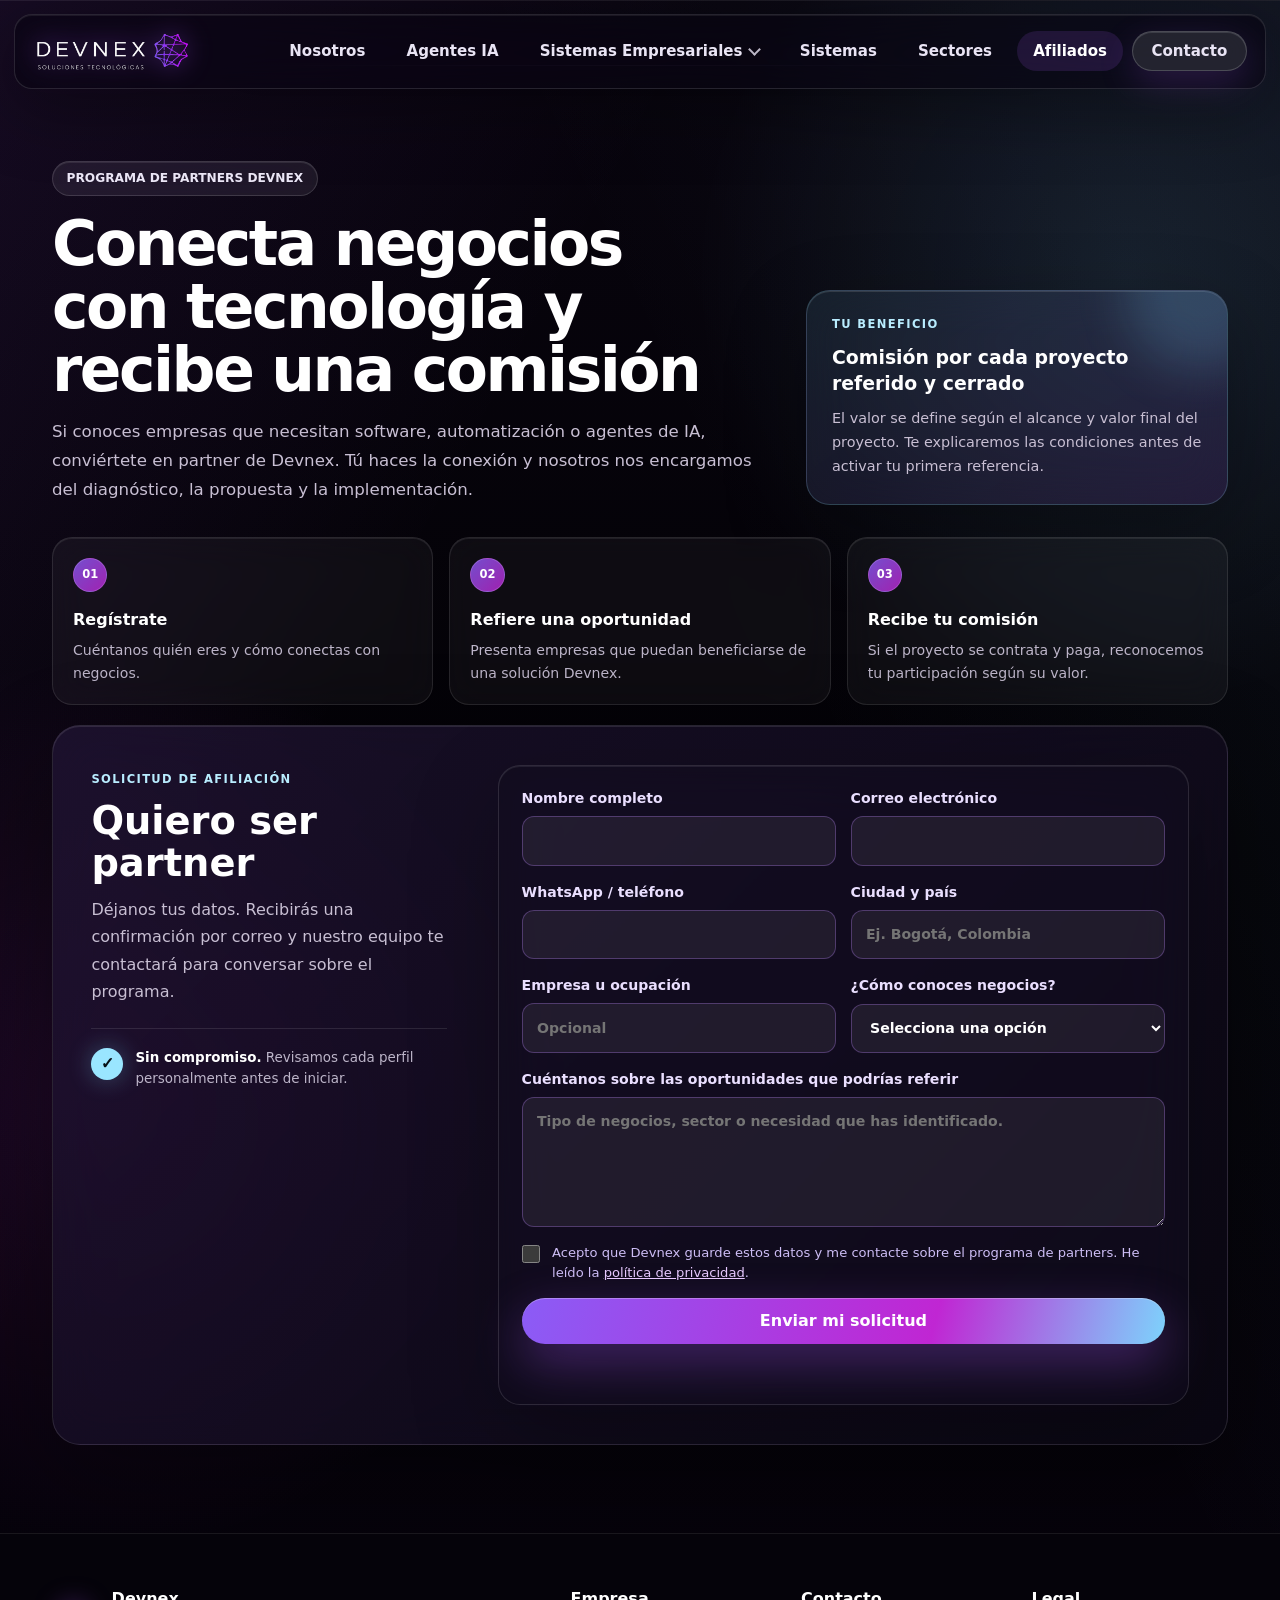
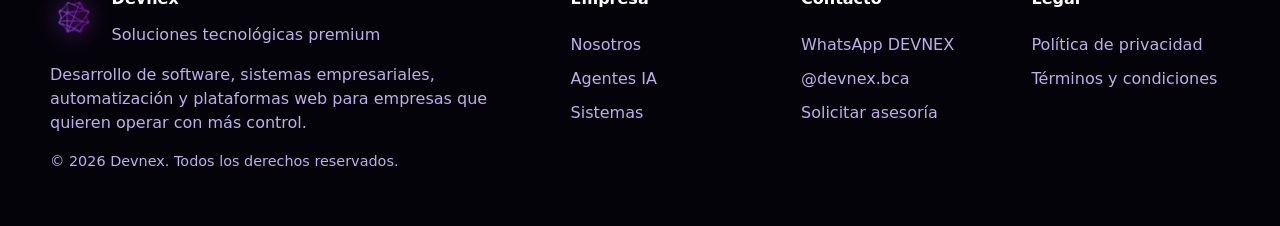
==== partners.html @ 00df4a93 "Add standalone partners program page" ====
<!doctype html>
<html lang="es">
<head>
  <meta charset="utf-8" />
  <meta name="viewport" content="width=device-width,initial-scale=1" />
  <meta name="description" content="Únete al programa de partners de Devnex, refiere negocios que necesitan tecnología y recibe una comisión según el valor del proyecto." />
  <meta name="theme-color" content="#08000f" />
  <title>Programa de Partners — Devnex</title>
  <link rel="stylesheet" href="styles.css">
  <script defer src="script.js"></script>
</head>
<body>
  <canvas id="particles"></canvas>

  <header class="navbar">
    <div class="nav-inner">
      <a class="brand" href="index.html#inicio" aria-label="Ir al inicio de Devnex">
        <img src="images/logoo.png" alt="DEVNEX Soluciones Tecnológicas" class="logo logo-lockup" />
      </a>

      <nav class="nav-links" aria-label="Navegación principal">
        <button class="nav-close-btn" type="button" aria-label="Cerrar menú">&times;</button>
        <a href="index.html#nomina">Nosotros</a>
        <a href="index.html#agentes-ia">Agentes IA</a>

        <div class="nav-dropdown">
          <button class="nav-dropdown-toggle" type="button" aria-haspopup="true" aria-expanded="false">
            Sistemas Empresariales
          </button>
          <div class="nav-dropdown-menu">
            <a href="index.html#sistemas-empresariales">Sistemas Empresariales</a>
            <a href="index.html#sistema-caja">Sistemas de caja</a>
            <a href="index.html#sistema-restaurantes">Sistemas para Restaurantes</a>
            <a href="index.html#sistema-lavadero">Sistemas para Lavadero de Autos</a>
            <a href="index.html#sistema-pedidos">Sistemas de Pedidos en Línea</a>
          </div>
        </div>

        <a href="index.html#products">Sistemas</a>
        <a href="index.html#sectores">Sectores</a>
        <a href="partners.html" aria-current="page">Afiliados</a>
        <a href="index.html#contacto" class="cta">Contacto</a>
      </nav>

      <button class="nav-toggle" aria-label="Abrir menú" aria-expanded="false">
        <span></span><span></span><span></span>
      </button>
    </div>
  </header>

  <main class="partners-main">
    <section class="partners-section partners-page-section">
      <div class="container">
        <div class="partners-intro">
          <div class="partners-copy">
            <span class="section-kicker">Programa de partners Devnex</span>
            <h1>Conecta negocios con tecnología y recibe una comisión</h1>
            <p>
              Si conoces empresas que necesitan software, automatización o agentes de IA, conviértete en partner de Devnex. Tú haces la conexión y nosotros nos encargamos del diagnóstico, la propuesta y la implementación.
            </p>
          </div>
          <div class="partner-commission-card" aria-label="Beneficio del programa de partners">
            <span class="partner-card-label">Tu beneficio</span>
            <strong>Comisión por cada proyecto referido y cerrado</strong>
            <p>El valor se define según el alcance y valor final del proyecto. Te explicaremos las condiciones antes de activar tu primera referencia.</p>
          </div>
        </div>

        <div class="partner-steps" aria-label="Cómo funciona el programa de partners">
          <article>
            <span>01</span>
            <h2>Regístrate</h2>
            <p>Cuéntanos quién eres y cómo conectas con negocios.</p>
          </article>
          <article>
            <span>02</span>
            <h2>Refiere una oportunidad</h2>
            <p>Presenta empresas que puedan beneficiarse de una solución Devnex.</p>
          </article>
          <article>
            <span>03</span>
            <h2>Recibe tu comisión</h2>
            <p>Si el proyecto se contrata y paga, reconocemos tu participación según su valor.</p>
          </article>
        </div>

        <div class="partner-panel">
          <div class="partner-form-copy">
            <span class="partner-form-eyebrow">Solicitud de afiliación</span>
            <h2>Quiero ser partner</h2>
            <p>Déjanos tus datos. Recibirás una confirmación por correo y nuestro equipo te contactará para conversar sobre el programa.</p>
            <div class="partner-trust-note">
              <span aria-hidden="true">✓</span>
              <p><strong>Sin compromiso.</strong> Revisamos cada perfil personalmente antes de iniciar.</p>
            </div>
          </div>

          <form class="lead-form partner-form" id="partner-form" data-endpoint="" novalidate>
            <div class="form-row">
              <label>Nombre completo<input type="text" name="nombre" autocomplete="name" required></label>
              <label>Correo electrónico<input type="email" name="email" autocomplete="email" required></label>
            </div>
            <div class="form-row">
              <label>WhatsApp / teléfono<input type="tel" name="telefono" autocomplete="tel" required></label>
              <label>Ciudad y país<input type="text" name="ubicacion" autocomplete="address-level2" placeholder="Ej. Bogotá, Colombia" required></label>
            </div>
            <div class="form-row">
              <label>Empresa u ocupación<input type="text" name="empresa" autocomplete="organization" placeholder="Opcional"></label>
              <label>
                ¿Cómo conoces negocios?
                <select name="perfil_partner" required>
                  <option value="">Selecciona una opción</option>
                  <option>Consultoría o servicios profesionales</option>
                  <option>Ventas o desarrollo de negocios</option>
                  <option>Comunidad o creación de contenido</option>
                  <option>Networking empresarial</option>
                  <option>Cliente o contacto de Devnex</option>
                  <option>Otro perfil</option>
                </select>
              </label>
            </div>
            <label>Cuéntanos sobre las oportunidades que podrías referir<textarea name="mensaje" rows="4" placeholder="Tipo de negocios, sector o necesidad que has identificado." required></textarea></label>
            <label class="consent">
              <input type="checkbox" name="consentimiento" value="Acepto" required>
              <span>Acepto que Devnex guarde estos datos y me contacte sobre el programa de partners. He leído la <a href="privacidad.html">política de privacidad</a>.</span>
            </label>
            <input type="hidden" name="tipo_formulario" value="partner">
            <input type="hidden" name="origen" value="devnex-web-partners">
            <button class="btn-primary form-submit" type="submit">Enviar mi solicitud</button>
            <p class="form-status" id="partner-form-status" role="status" aria-live="polite"></p>
          </form>
        </div>
      </div>
    </section>
  </main>

  <footer class="footer">
    <div class="container footer-inner">
      <div class="footer-brand">
        <div class="footer-logo-row">
          <img src="images/logo.png" alt="Devnex logo" class="footer-logo" loading="lazy" decoding="async" />
          <div>
            <strong>Devnex</strong>
            <span>Soluciones tecnológicas premium</span>
          </div>
        </div>
        <p>Desarrollo de software, sistemas empresariales, automatización y plataformas web para empresas que quieren operar con más control.</p>
        <div class="muted small">© <span id="year">2026</span> Devnex. Todos los derechos reservados.</div>
      </div>

      <div class="footer-col">
        <strong>Empresa</strong>
        <a href="index.html#nomina">Nosotros</a>
        <a href="index.html#agentes-ia">Agentes IA</a>
        <a href="index.html#products">Sistemas</a>
      </div>

      <div class="footer-col">
        <strong>Contacto</strong>
        <a class="whatsapp-link" href="#" target="_blank" rel="noopener">WhatsApp DEVNEX</a>
        <a href="https://www.instagram.com/devnex.bca" target="_blank" rel="noopener">@devnex.bca</a>
        <a href="index.html#contacto">Solicitar asesoría</a>
      </div>

      <div class="footer-col">
        <strong>Legal</strong>
        <a href="privacidad.html">Política de privacidad</a>
        <a href="terminos.html">Términos y condiciones</a>
      </div>
    </div>
  </footer>
</body>
</html>
---- styles.css ----
/* === RESET === */
* {
  margin: 0;
  padding: 0;
  box-sizing: border-box;
}

:root {
  --bg: #020008;
  --bg-soft: #0a0014;
  --panel: rgba(25, 0, 50, 0.58);
  --panel-strong: rgba(30, 6, 60, 0.82);
  --line: rgba(178, 116, 255, 0.24);
  --line-strong: rgba(190, 132, 255, 0.45);
  --text: #ffffff;
  --muted: #d8caff;
  --muted-2: #a994d8;
  --accent: #a855f7;
  --accent-2: #d946ef;
  --accent-3: #7dd3fc;
  --shadow: 0 24px 80px rgba(64, 0, 120, 0.28);
}

html,
body {
  min-height: 100%;
  width: 100%;
  max-width: 100%;
  scroll-behavior: smooth;
  font-family: -apple-system, BlinkMacSystemFont, "SF Pro Display", "SF Pro Text", "Inter", "Segoe UI", system-ui, sans-serif;
  background:
    radial-gradient(ellipse at 16% 0%, rgba(168, 85, 247, 0.22) 0%, transparent 34rem),
    radial-gradient(ellipse at 92% 18%, rgba(217, 70, 239, 0.14) 0%, transparent 32rem),
    radial-gradient(ellipse at top, #0a0014 0%, #020008 78%);
  color: var(--text);
  overflow-x: hidden;
}

body {
  line-height: 1.5;
}

body.modal-open {
  overflow: hidden;
}

a {
  color: inherit;
}

button,
input,
textarea {
  font: inherit;
}

[id] {
  scroll-margin-top: 112px;
}

@supports (content-visibility: auto) {
  .about-section,
  .ai-section,
  .enterprise-section,
  .products-section,
  .sectors-section,
  .partners-section,
  .contact-section {
    content-visibility: auto;
    contain-intrinsic-size: 720px;
  }
}

.container {
  width: min(1180px, calc(100% - 40px));
  margin: auto;
}

.narrow {
  max-width: 860px;
}

main,
.footer {
  position: relative;
  z-index: 1;
}

/* === PARTICLES BACKGROUND === */
#particles {
  position: fixed;
  top: 0;
  left: 0;
  width: 100%;
  height: 100%;
  z-index: 0;
  background: transparent;
  pointer-events: none;
}

/* === NAVBAR === */
.navbar {
  position: fixed;
  top: 0;
  width: 100%;
  background: rgba(8, 0, 16, 0.68);
  backdrop-filter: blur(24px) saturate(140%);
  border-bottom: 1px solid rgba(170, 0, 255, 0.24);
  z-index: 1000;
  box-shadow: 0 20px 70px rgba(10, 0, 30, 0.36);
}

.nav-inner {
  display: flex;
  align-items: center;
  justify-content: space-between;
  gap: 1.5rem;
  padding: 0.9rem 2rem;
  max-width: 1300px;
  margin: auto;
}

.logo {
  width: 50px;
  height: 50px;
  object-fit: contain;
  filter: drop-shadow(0 0 12px rgba(168, 85, 247, 0.78));
}

.logo-lockup {
  width: 205px;
  height: 52px;
  object-fit: contain;
  object-position: left center;
}

.brand {
  display: flex;
  align-items: center;
  gap: 0.7rem;
  text-decoration: none;
  min-width: max-content;
}

.brand-text {
  display: flex;
  flex-direction: column;
  line-height: 1.1;
}

.brand-title {
  font-weight: 800;
  letter-spacing: 0;
  color: #fff;
  font-size: 1.3rem;
}

.brand-sub {
  font-size: 0.78rem;
  color: #c7a6ff;
}

/* === NAV LINKS (desktop) === */
.nav-links {
  display: flex;
  align-items: center;
  justify-content: flex-end;
  gap: 0.55rem;
  transition: transform 0.3s ease;
}

.nav-links a,
.nav-dropdown-toggle {
  min-height: 42px;
  display: inline-flex;
  align-items: center;
  gap: 0.45rem;
  color: #fff;
  text-decoration: none;
  font-weight: 650;
  font-size: 0.94rem;
  border: 1px solid transparent;
  border-radius: 999px;
  background: transparent;
  padding: 0 0.95rem;
  cursor: pointer;
  transition: color 0.25s ease, background 0.25s ease, border-color 0.25s ease, transform 0.25s ease;
}

.nav-links a:hover,
.nav-dropdown-toggle:hover {
  color: #fff;
  background: rgba(255, 255, 255, 0.08);
  border-color: rgba(255, 255, 255, 0.1);
}

.nav-dropdown {
  position: relative;
}

.nav-dropdown-toggle::after {
  content: "";
  width: 7px;
  height: 7px;
  border-right: 2px solid currentColor;
  border-bottom: 2px solid currentColor;
  transform: translateY(-2px) rotate(45deg);
  opacity: 0.8;
  transition: transform 0.25s ease;
}

.nav-dropdown.open .nav-dropdown-toggle::after,
.nav-dropdown:hover .nav-dropdown-toggle::after,
.nav-dropdown:focus-within .nav-dropdown-toggle::after {
  transform: translateY(1px) rotate(225deg);
}

.nav-dropdown-menu {
  position: absolute;
  top: calc(100% + 12px);
  right: 0;
  min-width: 310px;
  padding: 0.7rem;
  border: 1px solid var(--line);
  border-radius: 20px;
  background: rgba(14, 1, 29, 0.92);
  backdrop-filter: blur(28px) saturate(160%);
  box-shadow: var(--shadow);
  opacity: 0;
  visibility: hidden;
  transform: translateY(8px) scale(0.98);
  transition: opacity 0.22s ease, transform 0.22s ease, visibility 0.22s ease;
}

.nav-dropdown:hover .nav-dropdown-menu,
.nav-dropdown:focus-within .nav-dropdown-menu,
.nav-dropdown.open .nav-dropdown-menu {
  opacity: 1;
  visibility: visible;
  transform: translateY(0) scale(1);
}

.nav-dropdown-menu a {
  width: 100%;
  justify-content: flex-start;
  border-radius: 14px;
  color: var(--muted);
}

.nav-dropdown-menu a:hover {
  color: #fff;
  background: rgba(168, 85, 247, 0.16);
}

.nav-links .cta {
  background: linear-gradient(90deg, #a855f7, #9333ea);
  border-color: rgba(255, 255, 255, 0.12);
  padding: 0 1.15rem;
  font-weight: 800;
  box-shadow: 0 0 22px rgba(150, 0, 255, 0.38);
}

/* === HAMBURGER BUTTON === */
.nav-toggle {
  display: none;
  flex-direction: column;
  justify-content: space-between;
  width: 30px;
  height: 23px;
  background: none;
  border: none;
  cursor: pointer;
  z-index: 10000;
  transition: transform 0.3s ease;
}

.nav-toggle span {
  width: 100%;
  height: 3px;
  background: linear-gradient(90deg, #a855f7, #9333ea);
  border-radius: 2px;
  box-shadow: 0 0 8px rgba(170, 0, 255, 0.7);
  transition: all 0.4s ease;
}

.nav-toggle.active span:nth-child(1) {
  transform: translateY(10px) rotate(45deg);
}

.nav-toggle.active span:nth-child(2) {
  opacity: 0;
}

.nav-toggle.active span:nth-child(3) {
  transform: translateY(-10px) rotate(-45deg);
}

.nav-close-btn {
  display: none;
}

/* === HERO === */
.hero {
  display: flex;
  flex-wrap: wrap;
  align-items: center;
  justify-content: space-between;
  gap: 3rem;
  padding: 9.5rem 2rem 5.8rem;
  max-width: 1300px;
  margin: auto;
}

.hero-left {
  flex: 1 1 470px;
  min-width: 0;
  padding-right: 1rem;
}

.eyebrow,
.section-kicker {
  display: inline-flex;
  align-items: center;
  justify-content: center;
  width: fit-content;
  max-width: 100%;
  margin-bottom: 1.1rem;
  color: #e6d6ff;
  border: 1px solid rgba(200, 160, 255, 0.28);
  background: rgba(255, 255, 255, 0.06);
  border-radius: 999px;
  padding: 0.45rem 0.85rem;
  font-size: 0.76rem;
  font-weight: 800;
  letter-spacing: 0;
  text-transform: uppercase;
  text-align: center;
  white-space: normal;
}

.hero-left h1 {
  max-width: 760px;
  font-size: 4.15rem;
  margin-bottom: 1.4rem;
  line-height: 1.03;
  color: #fff;
  overflow-wrap: break-word;
}

.hero-left .lead {
  color: var(--muted);
  margin-bottom: 2rem;
  max-width: 610px;
  font-size: 1.08rem;
  overflow-wrap: break-word;
}

.hero-actions {
  display: flex;
  flex-wrap: wrap;
  gap: 1rem;
}

.btn-primary,
.btn-ghost,
.btn-sm {
  min-height: 46px;
  display: inline-flex;
  align-items: center;
  justify-content: center;
  border-radius: 999px;
  text-decoration: none;
  font-weight: 800;
  border: 1px solid transparent;
  cursor: pointer;
  transition: transform 0.25s ease, box-shadow 0.25s ease, background 0.25s ease, border-color 0.25s ease;
}

.btn-primary,
.btn-ghost {
  padding: 0 1.45rem;
}

.btn-primary {
  background: linear-gradient(90deg, #a855f7, #9333ea 55%, #d946ef);
  box-shadow: 0 18px 44px rgba(150, 0, 255, 0.42);
  color: white;
}

.btn-primary:hover,
.btn-sm:hover {
  transform: translateY(-2px);
  box-shadow: 0 22px 52px rgba(170, 0, 255, 0.48);
}

.btn-ghost {
  border-color: rgba(168, 85, 247, 0.64);
  color: #dfc8ff;
  background: rgba(255, 255, 255, 0.04);
}

.btn-ghost:hover {
  background: rgba(150, 0, 255, 0.12);
  border-color: rgba(217, 70, 239, 0.7);
}

/* === HERO CARD === */
.hero-right {
  flex: 1 1 390px;
  min-width: 0;
  width: 100%;
  display: flex;
  justify-content: center;
}

.card-hero {
  position: relative;
  width: min(100%, 410px);
  background: linear-gradient(180deg, rgba(35, 4, 70, 0.76), rgba(16, 0, 34, 0.76));
  border-radius: 28px;
  border: 1px solid rgba(190, 132, 255, 0.36);
  overflow: hidden;
  box-shadow: 0 28px 90px rgba(150, 0, 255, 0.26);
  transition: transform 0.35s ease, box-shadow 0.35s ease;
}

.card-hero:hover {
  transform: translateY(-6px);
  box-shadow: 0 34px 110px rgba(170, 0, 255, 0.36);
}

.hero-card-badge {
  position: absolute;
  top: 1rem;
  left: 1rem;
  z-index: 2;
  color: #fff;
  background: rgba(6, 0, 16, 0.68);
  border: 1px solid rgba(255, 255, 255, 0.18);
  backdrop-filter: blur(18px);
  border-radius: 999px;
  padding: 0.45rem 0.8rem;
  font-size: 0.8rem;
  font-weight: 800;
}

.card-hero img {
  width: 100%;
  aspect-ratio: 16 / 11;
  object-fit: cover;
  display: block;
}

.card-body {
  padding: 1.35rem 1.5rem 1.5rem;
}

.card-body h3 {
  color: #fff;
  margin-bottom: 0.55rem;
}

.card-body p {
  color: #d7c6ff;
  overflow-wrap: break-word;
}

/* === SECTIONS === */
.about-section,
.ai-section,
.enterprise-section,
.products-section,
.sectors-section,
.partners-section,
.contact-section {
  padding: 5.5rem 2rem;
}

.about-section {
  text-align: center;
  background: transparent;
}

.about-section h2,
.section-heading h2,
.contact-panel h2 {
  font-size: 2.45rem;
  color: #fff;
  line-height: 1.1;
  margin-bottom: 1rem;
}

.about-section p,
.section-heading p,
.contact-panel p {
  color: #cfc0fb;
  max-width: 760px;
  margin: auto;
  line-height: 1.75;
  font-size: 1.02rem;
}

.section-heading {
  max-width: 830px;
  margin-bottom: 2.2rem;
}

.section-heading.centered {
  text-align: center;
  margin-left: auto;
  margin-right: auto;
}

.section-heading.centered .section-kicker {
  margin-left: auto;
  margin-right: auto;
}

/* === AI AGENTS === */
.ai-section {
  position: relative;
  padding: 5.5rem 2rem;
  overflow: hidden;
  border-top: 1px solid rgba(150, 0, 255, 0.22);
  background: linear-gradient(180deg, rgba(13, 0, 28, 0.48), rgba(5, 0, 14, 0.25));
}

.ai-grid {
  display: grid;
  grid-template-columns: repeat(4, minmax(0, 1fr));
  gap: 1rem;
}

.ai-card {
  min-height: 250px;
  padding: 1.5rem;
  border: 1px solid rgba(190, 132, 255, 0.3);
  border-radius: 24px;
  background: linear-gradient(180deg, rgba(35, 5, 68, 0.72), rgba(17, 0, 36, 0.62));
  box-shadow: 0 22px 64px rgba(70, 0, 130, 0.22);
  backdrop-filter: blur(18px);
  transition: transform 0.3s ease, border-color 0.3s ease, box-shadow 0.3s ease;
}

.ai-card:hover {
  transform: translateY(-5px);
  border-color: rgba(217, 70, 239, 0.56);
  box-shadow: 0 28px 78px rgba(120, 0, 210, 0.28);
}

.ai-number {
  display: inline-grid;
  place-items: center;
  width: 2.4rem;
  height: 2.4rem;
  margin-bottom: 1.2rem;
  border-radius: 50%;
  color: #fff;
  background: linear-gradient(135deg, var(--accent), var(--accent-2));
  font-weight: 900;
}

.ai-card h3 {
  margin-bottom: 0.7rem;
  color: #fff;
  font-size: 1.08rem;
}

.ai-card p {
  color: #cfbfff;
  font-size: 0.94rem;
  line-height: 1.65;
}

.ai-process {
  display: grid;
  grid-template-columns: repeat(4, minmax(0, 1fr));
  gap: 1px;
  margin-top: 1.25rem;
  overflow: hidden;
  border: 1px solid rgba(190, 132, 255, 0.24);
  border-radius: 20px;
  background: rgba(190, 132, 255, 0.18);
}

.ai-process div {
  display: grid;
  gap: 0.35rem;
  min-width: 0;
  padding: 1.15rem;
  background: rgba(12, 0, 28, 0.9);
}

.ai-process strong {
  color: #fff;
}

.ai-process span {
  color: #bfaeea;
  font-size: 0.88rem;
}

/* === ENTERPRISE === */
.enterprise-section {
  background: rgba(10, 0, 30, 0.32);
  border-top: 1px solid rgba(150, 0, 255, 0.22);
}

.enterprise-grid {
  display: grid;
  grid-template-columns: repeat(4, minmax(0, 1fr));
  gap: 1rem;
}

.enterprise-card {
  min-height: 100%;
  overflow: hidden;
  border-radius: 24px;
  background: rgba(25, 0, 50, 0.52);
  border: 1px solid rgba(150, 0, 255, 0.32);
  box-shadow: 0 20px 64px rgba(35, 0, 70, 0.24);
  backdrop-filter: blur(18px);
}

.enterprise-media {
  position: relative;
  aspect-ratio: 16 / 10;
  overflow: hidden;
  border-bottom: 1px solid rgba(190, 132, 255, 0.24);
  background: rgba(255, 255, 255, 0.04);
}

.enterprise-media::after {
  content: "";
  position: absolute;
  inset: 0;
  background: linear-gradient(180deg, transparent 42%, rgba(8, 0, 16, 0.35));
  pointer-events: none;
}

.enterprise-media img {
  width: 100%;
  height: 100%;
  display: block;
  object-fit: cover;
  transition: transform 0.35s ease;
}

.enterprise-card:hover .enterprise-media img {
  transform: scale(1.045);
}

.enterprise-copy {
  padding: 1.35rem;
}

.enterprise-number {
  display: inline-grid;
  place-items: center;
  width: 2.2rem;
  height: 2.2rem;
  margin-bottom: 1rem;
  border-radius: 50%;
  color: #fff;
  background: linear-gradient(135deg, #a855f7, #d946ef);
  font-weight: 900;
}

.enterprise-card h3 {
  margin-bottom: 0.65rem;
  font-size: 1.05rem;
}

.enterprise-card p {
  color: #cfbfff;
  font-size: 0.92rem;
}

/* === PRODUCTS === */
.products-section {
  background: rgba(10, 0, 30, 0.5);
  border-top: 1px solid rgba(150, 0, 255, 0.3);
  backdrop-filter: blur(10px);
}

.products-section .muted {
  color: #bfa8ff;
}

.products-slider {
  position: relative;
}

.product-grid {
  display: flex;
  gap: 1.35rem;
  overflow-x: auto;
  overflow-y: hidden;
  overscroll-behavior-x: contain;
  scroll-behavior: smooth;
  scroll-padding-inline: 2px;
  scroll-snap-type: x mandatory;
  scrollbar-width: none;
  touch-action: pan-x pan-y;
  -webkit-overflow-scrolling: touch;
}

.product-grid::-webkit-scrollbar {
  display: none;
}

.product-card {
  display: flex;
  flex-direction: column;
  flex: 0 0 calc((100% - 2.7rem) / 3);
  min-width: 0;
  overflow: hidden;
  border-radius: 24px;
  background: linear-gradient(180deg, rgba(33, 4, 66, 0.72), rgba(15, 0, 32, 0.7));
  border: 1px solid rgba(150, 0, 255, 0.36);
  box-shadow: 0 24px 72px rgba(150, 0, 255, 0.22);
  cursor: pointer;
  scroll-snap-align: start;
  scroll-snap-stop: always;
  transition: transform 0.32s ease, box-shadow 0.32s ease, border-color 0.32s ease;
}

.product-card:hover {
  transform: translateY(-5px);
  border-color: rgba(217, 70, 239, 0.6);
  box-shadow: 0 30px 86px rgba(170, 0, 255, 0.34);
}

.product-card img {
  width: 100%;
  height: 220px;
  object-fit: cover;
  background: #120020;
}

.p-body {
  flex: 1;
  display: flex;
  flex-direction: column;
  padding: 1.15rem;
}

.p-body h3 {
  color: #fff;
  margin-bottom: 0.6rem;
  font-size: 1.08rem;
}

.p-body p {
  color: #d2c1ff;
  font-size: 0.94rem;
  margin-bottom: 1rem;
  line-height: 1.55;
  overflow-wrap: break-word;
}

.card-actions {
  display: flex;
  flex-wrap: wrap;
  gap: 0.6rem;
  margin-top: auto;
}

.btn-sm {
  min-height: 40px;
  padding: 0 1rem;
  font-size: 0.86rem;
  color: #fff;
  background: linear-gradient(90deg, #a855f7, #9333ea);
}

.btn-sm.ghost {
  background: rgba(255, 255, 255, 0.04);
  border-color: rgba(168, 85, 247, 0.62);
  color: #dec8ff;
}

.btn-sm.ghost:hover {
  background: rgba(150, 0, 255, 0.12);
}

.slider-controls {
  display: grid;
  grid-template-columns: 44px minmax(0, auto) 44px;
  align-items: center;
  justify-content: center;
  gap: 0.85rem;
  margin-top: 1.6rem;
}

.slider-arrow {
  width: 44px;
  height: 44px;
  display: grid;
  place-items: center;
  border: 1px solid rgba(190, 132, 255, 0.34);
  border-radius: 50%;
  color: #fff;
  background: rgba(255, 255, 255, 0.06);
  box-shadow: 0 16px 42px rgba(80, 0, 140, 0.22);
  cursor: pointer;
  transition: transform 0.25s ease, background 0.25s ease, border-color 0.25s ease;
}

.slider-arrow::before {
  content: "";
  width: 10px;
  height: 10px;
  border-left: 2px solid currentColor;
  border-bottom: 2px solid currentColor;
}

.slider-prev::before {
  transform: translateX(2px) rotate(45deg);
}

.slider-next::before {
  transform: translateX(-2px) rotate(225deg);
}

.slider-arrow:hover {
  transform: translateY(-2px);
  background: rgba(168, 85, 247, 0.22);
  border-color: rgba(217, 70, 239, 0.62);
}

.slider-dots {
  display: flex;
  justify-content: center;
  align-items: center;
  flex-wrap: wrap;
  gap: 0.55rem;
  min-height: 44px;
}

.slider-dot {
  width: 9px;
  height: 9px;
  border: 0;
  border-radius: 999px;
  background: rgba(216, 202, 255, 0.34);
  cursor: pointer;
  transition: width 0.25s ease, background 0.25s ease, box-shadow 0.25s ease;
}

.slider-dot.is-active {
  width: 30px;
  background: linear-gradient(90deg, #a855f7, #d946ef);
  box-shadow: 0 0 20px rgba(168, 85, 247, 0.52);
}

/* === SECTORS === */
.sectors-section {
  border-top: 1px solid rgba(150, 0, 255, 0.22);
  background: rgba(5, 0, 14, 0.28);
}

.sector-pills {
  display: flex;
  flex-wrap: wrap;
  justify-content: center;
  gap: 0.8rem;
}

.sector-pills span {
  border: 1px solid rgba(190, 132, 255, 0.3);
  border-radius: 999px;
  color: #eadfff;
  background: rgba(255, 255, 255, 0.06);
  padding: 0.75rem 1rem;
  font-weight: 700;
  box-shadow: inset 0 0 30px rgba(168, 85, 247, 0.08);
}

/* === PARTNERS === */
.partners-section {
  position: relative;
  overflow: hidden;
  border-top: 1px solid rgba(255, 255, 255, 0.075);
  background:
    radial-gradient(circle at 88% 18%, rgba(125, 211, 252, 0.11), transparent 27rem),
    radial-gradient(circle at 8% 72%, rgba(192, 38, 211, 0.13), transparent 28rem);
}

.partners-section::before {
  content: "";
  position: absolute;
  inset: 4rem auto auto 50%;
  width: min(820px, 86vw);
  height: 1px;
  background: linear-gradient(90deg, transparent, rgba(216, 180, 254, 0.5), transparent);
  transform: translateX(-50%);
  box-shadow: 0 0 38px rgba(168, 85, 247, 0.34);
}

.partners-intro {
  display: grid;
  grid-template-columns: minmax(0, 1.25fr) minmax(300px, 0.75fr);
  align-items: end;
  gap: clamp(1.5rem, 4vw, 4.5rem);
  margin-bottom: 2rem;
}

.partners-copy {
  max-width: 760px;
}

.partners-copy h1 {
  max-width: 720px;
  margin-bottom: 1rem;
  color: #fff;
  font-size: clamp(2.25rem, 4.8vw, 4rem);
  line-height: 1.02;
  letter-spacing: -0.04em;
  text-wrap: balance;
}

.partners-copy p {
  max-width: 700px;
  color: #c8bfd3;
  font-size: 1.04rem;
  line-height: 1.75;
}

.partner-commission-card {
  position: relative;
  overflow: hidden;
  padding: 1.55rem;
  border: 1px solid rgba(154, 230, 255, 0.2);
  border-radius: 24px;
  background: linear-gradient(145deg, rgba(125, 211, 252, 0.1), rgba(168, 85, 247, 0.13));
  box-shadow: 0 26px 80px rgba(0, 0, 0, 0.28), inset 0 1px rgba(255, 255, 255, 0.12);
  backdrop-filter: blur(24px);
}

.partner-commission-card::after {
  content: "";
  position: absolute;
  top: -70px;
  right: -50px;
  width: 150px;
  height: 150px;
  border-radius: 50%;
  background: rgba(125, 211, 252, 0.18);
  filter: blur(24px);
}

.partner-card-label,
.partner-form-eyebrow {
  display: block;
  margin-bottom: 0.75rem;
  color: #b9edff;
  font-size: 0.72rem;
  font-weight: 900;
  letter-spacing: 0.12em;
  text-transform: uppercase;
}

.partner-commission-card strong {
  position: relative;
  z-index: 1;
  display: block;
  margin-bottom: 0.7rem;
  color: #fff;
  font-size: 1.18rem;
  line-height: 1.35;
}

.partner-commission-card p {
  position: relative;
  z-index: 1;
  color: #c8bfd3;
  font-size: 0.9rem;
  line-height: 1.65;
}

.partner-steps {
  display: grid;
  grid-template-columns: repeat(3, minmax(0, 1fr));
  gap: 1rem;
  margin-bottom: 1.25rem;
}

.partner-steps article {
  min-width: 0;
  padding: 1.25rem;
  border: 1px solid rgba(255, 255, 255, 0.1);
  border-radius: 20px;
  background: rgba(255, 255, 255, 0.045);
  box-shadow: inset 0 1px rgba(255, 255, 255, 0.08);
  backdrop-filter: blur(18px);
}

.partner-steps article > span {
  display: inline-grid;
  place-items: center;
  width: 2.15rem;
  height: 2.15rem;
  margin-bottom: 1rem;
  border: 1px solid rgba(216, 180, 254, 0.24);
  border-radius: 50%;
  color: #fff;
  background: linear-gradient(135deg, rgba(139, 92, 246, 0.82), rgba(192, 38, 211, 0.82));
  font-size: 0.72rem;
  font-weight: 900;
}

.partner-steps h2 {
  margin-bottom: 0.45rem;
  color: #fff;
  font-size: 1rem;
}

.partner-steps p {
  color: #bdb5c9;
  font-size: 0.88rem;
  line-height: 1.6;
}

.partner-panel {
  display: grid;
  grid-template-columns: minmax(260px, 0.68fr) minmax(520px, 1.32fr);
  align-items: start;
  gap: clamp(1.5rem, 4vw, 3.5rem);
  padding: clamp(1.4rem, 3vw, 2.5rem);
  border: 1px solid rgba(255, 255, 255, 0.11);
  border-radius: 28px;
  background: linear-gradient(135deg, rgba(33, 21, 53, 0.72), rgba(11, 8, 19, 0.88));
  box-shadow: 0 34px 100px rgba(0, 0, 0, 0.3), inset 0 1px rgba(255, 255, 255, 0.1);
  backdrop-filter: blur(24px) saturate(130%);
}

.partner-form-copy {
  position: sticky;
  top: 120px;
  padding-top: 0.4rem;
}

.partner-form-copy h2 {
  margin-bottom: 0.8rem;
  color: #fff;
  font-size: clamp(1.8rem, 3vw, 2.5rem);
  line-height: 1.08;
}

.partner-form-copy > p {
  color: #c8bfd3;
  line-height: 1.72;
}

.partner-trust-note {
  display: grid;
  grid-template-columns: 32px minmax(0, 1fr);
  gap: 0.75rem;
  margin-top: 1.4rem;
  padding-top: 1.15rem;
  border-top: 1px solid rgba(255, 255, 255, 0.1);
}

.partner-trust-note > span {
  display: grid;
  place-items: center;
  width: 32px;
  height: 32px;
  border-radius: 50%;
  color: #071016;
  background: #9ae6ff;
  font-weight: 950;
  box-shadow: 0 0 24px rgba(125, 211, 252, 0.32);
}

.partner-trust-note p {
  color: #bdb5c9;
  font-size: 0.84rem;
  line-height: 1.55;
}

.partner-trust-note strong {
  color: #fff;
}

.partner-form {
  background: rgba(7, 5, 12, 0.7);
}

.partners-page-section {
  min-height: 100vh;
  padding-top: 10rem;
}

.nav-links a[aria-current="page"] {
  color: #fff;
  background: rgba(168, 85, 247, 0.14);
}

/* === CONTACT === */
.contact-section {
  padding-bottom: 6rem;
}

.contact-panel {
  display: flex;
  align-items: center;
  justify-content: space-between;
  gap: 2rem;
  border: 1px solid rgba(190, 132, 255, 0.34);
  border-radius: 30px;
  padding: 2rem;
  background: linear-gradient(135deg, rgba(168, 85, 247, 0.18), rgba(217, 70, 239, 0.1));
  box-shadow: 0 30px 90px rgba(100, 0, 180, 0.28);
}

.contact-panel p {
  margin: 0;
}

.contact-panel .btn-primary {
  min-width: 190px;
  flex: 0 0 auto;
}

.contact-form-panel {
  display: grid;
  grid-template-columns: minmax(0, 0.8fr) minmax(520px, 1.2fr);
  align-items: start;
  gap: clamp(1.5rem, 4vw, 3.5rem);
  padding: clamp(1.4rem, 3vw, 2.5rem);
}

.contact-copy {
  position: sticky;
  top: 120px;
}

.contact-copy p {
  margin: 0;
}

.contact-points {
  display: grid;
  gap: 0.75rem;
  margin-top: 1.5rem;
}

.contact-points div {
  display: grid;
  gap: 0.2rem;
  padding: 0.95rem 1rem;
  border: 1px solid rgba(190, 132, 255, 0.2);
  border-radius: 16px;
  background: rgba(255, 255, 255, 0.045);
}

.contact-points strong {
  color: #fff;
}

.contact-points span {
  color: #bfaeea;
  font-size: 0.9rem;
}

.lead-form {
  display: grid;
  gap: 1rem;
  min-width: 0;
  padding: 1.4rem;
  border: 1px solid rgba(190, 132, 255, 0.28);
  border-radius: 22px;
  background: rgba(8, 0, 20, 0.66);
  box-shadow: inset 0 1px rgba(255, 255, 255, 0.04), 0 24px 64px rgba(40, 0, 80, 0.22);
}

.form-row {
  display: grid;
  grid-template-columns: repeat(2, minmax(0, 1fr));
  gap: 0.9rem;
}

.lead-form label {
  display: grid;
  gap: 0.45rem;
  min-width: 0;
  color: #eadfff;
  font-size: 0.88rem;
  font-weight: 700;
}

.lead-form input,
.lead-form select,
.lead-form textarea {
  width: 100%;
  min-width: 0;
  border: 1px solid rgba(190, 132, 255, 0.3);
  border-radius: 12px;
  outline: none;
  color: #fff;
  background: rgba(255, 255, 255, 0.065);
  padding: 0.82rem 0.9rem;
  font: inherit;
  color-scheme: dark;
  transition: border-color 0.2s ease, box-shadow 0.2s ease, background 0.2s ease;
}

.lead-form input,
.lead-form select {
  min-height: 48px;
}

.lead-form textarea {
  resize: vertical;
  min-height: 130px;
}

.lead-form input:focus,
.lead-form select:focus,
.lead-form textarea:focus {
  border-color: rgba(217, 70, 239, 0.78);
  background: rgba(255, 255, 255, 0.09);
  box-shadow: 0 0 0 3px rgba(168, 85, 247, 0.16);
}

.lead-form option {
  color: #fff;
  background: #160027;
}

.lead-form .consent {
  display: grid;
  grid-template-columns: 20px minmax(0, 1fr);
  align-items: start;
  gap: 0.65rem;
  color: #cdbdf5;
  font-size: 0.82rem;
  font-weight: 500;
  line-height: 1.5;
}

.lead-form .consent input {
  width: 18px;
  min-height: 18px;
  margin-top: 0.12rem;
  accent-color: var(--accent-2);
}

.lead-form .consent a {
  color: #e7caff;
}

.form-submit {
  width: 100%;
  border: 0;
  cursor: pointer;
}

.form-submit:disabled {
  opacity: 0.65;
  cursor: wait;
}

.form-status {
  min-height: 1.35rem;
  margin: 0 !important;
  color: #cfc0fb;
  font-size: 0.86rem !important;
  text-align: center;
}

.form-status.is-success {
  color: #86efac;
}

.form-status.is-error {
  color: #fda4af;
}

/* === FOOTER === */
.footer {
  border-top: 1px solid rgba(150, 0, 255, 0.26);
  background: rgba(8, 0, 16, 0.86);
  padding: 3.3rem 0;
}

.footer-inner {
  display: grid;
  grid-template-columns: minmax(0, 1.6fr) repeat(3, minmax(145px, 0.65fr));
  gap: 2rem;
  text-align: left;
}

.footer-logo-row {
  display: flex;
  align-items: center;
  gap: 0.85rem;
  margin-bottom: 1rem;
}

.footer-logo {
  width: 48px;
  height: 48px;
  object-fit: contain;
  filter: drop-shadow(0 0 12px rgba(168, 85, 247, 0.72));
}

.footer-brand strong,
.footer-col strong {
  display: block;
  color: #fff;
  margin-bottom: 0.8rem;
  font-size: 1rem;
}

.footer-brand span,
.footer-brand p,
.footer .muted,
.footer-col a {
  color: #bfaeea;
}

.footer-brand p {
  max-width: 520px;
  margin-bottom: 1rem;
}

.footer-col {
  display: flex;
  flex-direction: column;
  gap: 0.62rem;
}

.footer a {
  text-decoration: none;
  transition: color 0.25s ease;
}

.footer a:hover {
  color: #fff;
}

.small {
  font-size: 0.9rem;
}

/* === LEGAL PAGES === */
.legal-main {
  padding-bottom: 5rem;
}

.legal-hero {
  padding: 9rem 2rem 3.5rem;
  border-bottom: 1px solid rgba(150, 0, 255, 0.22);
  background: rgba(10, 0, 30, 0.42);
}

.legal-hero .container {
  max-width: 900px;
}

.legal-hero h1 {
  max-width: 760px;
  margin: 0.7rem 0 1rem;
  color: #fff;
  font-size: clamp(2.35rem, 6vw, 4.2rem);
  line-height: 1.04;
}

.legal-hero p {
  max-width: 760px;
  color: #cfc0fb;
  line-height: 1.7;
}

.legal-content {
  display: grid;
  gap: 1rem;
  max-width: 900px;
  padding-top: 2rem;
}

.legal-content section {
  padding: 1.4rem;
  border: 1px solid rgba(190, 132, 255, 0.24);
  border-radius: 18px;
  background: rgba(25, 0, 50, 0.48);
  box-shadow: 0 18px 52px rgba(45, 0, 88, 0.18);
}

.legal-content h2 {
  margin-bottom: 0.55rem;
  color: #fff;
  font-size: 1.18rem;
}

.legal-content p {
  color: #cfc0fb;
  line-height: 1.75;
}

/* === POLISH ANIMATION === */
.js-ready .fade-in {
  animation: polishFade 0.65s ease both;
}

@keyframes polishFade {
  from {
    opacity: 0.82;
    transform: translateY(14px);
  }

  to {
    opacity: 1;
    transform: translateY(0);
  }
}

/* === MODAL PRODUCT CARD === */
.modal {
  position: fixed;
  inset: 0;
  background: rgba(5, 0, 12, 0.72);
  backdrop-filter: blur(18px);
  display: flex;
  align-items: center;
  justify-content: center;
  padding: 1.2rem;
  opacity: 0;
  pointer-events: none;
  transition: opacity 0.25s ease;
  z-index: 10000;
}

.modal.open {
  opacity: 1;
  pointer-events: auto;
}

.modal-content {
  display: grid;
  grid-template-columns: minmax(0, 0.9fr) minmax(0, 1fr);
  gap: 1.5rem;
  background: linear-gradient(145deg, rgba(30, 6, 60, 0.96), rgba(9, 0, 22, 0.96));
  padding: 1rem;
  border-radius: 30px;
  border: 1px solid rgba(190, 132, 255, 0.36);
  max-width: 920px;
  width: min(96vw, 920px);
  position: relative;
  box-shadow: 0 36px 120px rgba(120, 0, 200, 0.42);
  transform: translateY(14px) scale(0.98);
  transition: transform 0.25s ease;
}

.modal.open .modal-content {
  transform: translateY(0) scale(1);
}

.modal-close {
  position: absolute;
  top: 0.9rem;
  right: 0.9rem;
  width: 42px;
  height: 42px;
  border-radius: 50%;
  border: 1px solid rgba(255, 255, 255, 0.16);
  background: rgba(0, 0, 0, 0.32);
  color: #fff;
  cursor: pointer;
  font-size: 1.4rem;
  z-index: 2;
}

.modal-img {
  width: 100%;
  height: 100%;
  min-height: 360px;
  object-fit: cover;
  border-radius: 22px;
  background: #140026;
}

.modal-copy {
  padding: 2.15rem 1.25rem 1.25rem 0;
}

.modal-badge {
  display: inline-flex;
  width: fit-content;
  margin-bottom: 1rem;
  color: #fff;
  border-radius: 999px;
  border: 1px solid rgba(190, 132, 255, 0.34);
  background: rgba(255, 255, 255, 0.07);
  padding: 0.45rem 0.8rem;
  font-size: 0.8rem;
  font-weight: 800;
}

.modal-title {
  color: #fff;
  margin-bottom: 0.7rem;
  font-size: 2rem;
  line-height: 1.1;
}

.modal-desc {
  color: #d8c9ff;
  font-size: 1rem;
  line-height: 1.65;
  margin-bottom: 1rem;
}

.modal-features {
  display: grid;
  gap: 0.55rem;
  margin: 1rem 0 1.4rem;
  list-style: none;
}

.modal-features li {
  color: #eadfff;
  border: 1px solid rgba(255, 255, 255, 0.08);
  background: rgba(255, 255, 255, 0.05);
  border-radius: 14px;
  padding: 0.68rem 0.8rem;
}

.lead-success-modal {
  background: rgba(5, 0, 12, 0.78);
}

.lead-success-content {
  display: flex;
  flex-direction: column;
  align-items: flex-start;
  gap: 0;
  max-width: 520px;
  width: min(94vw, 520px);
  padding: 2rem;
  border-radius: 24px;
  background:
    linear-gradient(145deg, rgba(32, 7, 61, 0.98), rgba(10, 1, 24, 0.98)),
    #12051f;
}

.lead-success-mark {
  display: grid;
  place-items: center;
  width: 56px;
  height: 56px;
  margin-bottom: 1rem;
  border-radius: 50%;
  background: linear-gradient(135deg, #22c55e, #14b8a6);
  color: #06130c;
  font-size: 1.65rem;
  font-weight: 900;
  box-shadow: 0 18px 42px rgba(20, 184, 166, 0.26);
}

.lead-success-message {
  margin-bottom: 1.1rem;
}

.lead-success-details {
  width: 100%;
  margin: 0.15rem 0 1.35rem;
  padding: 1rem;
  border: 1px solid rgba(190, 132, 255, 0.28);
  border-radius: 16px;
  background: rgba(255, 255, 255, 0.06);
}

.lead-success-details span {
  display: block;
  margin-bottom: 0.35rem;
  color: #bea9f4;
  font-size: 0.78rem;
  font-weight: 800;
  letter-spacing: 0.08em;
  text-transform: uppercase;
}

.lead-success-details strong {
  display: block;
  color: #fff;
  font-size: 1rem;
  line-height: 1.45;
}

.lead-success-action {
  width: 100%;
  border: 0;
  cursor: pointer;
}

/* === MOBILE MENU === */
@media (max-width: 1060px) {
  .nav-toggle {
    display: flex;
  }

  .nav-links {
    position: fixed;
    top: 0;
    right: 0;
    flex-direction: column;
    align-items: stretch;
    justify-content: flex-start;
    background: rgba(20, 0, 38, 0.94);
    backdrop-filter: blur(24px);
    width: min(86vw, 380px);
    height: 100vh;
    padding: 6rem 1.2rem 2rem;
    gap: 0.6rem;
    box-shadow: -18px 0 45px rgba(150, 0, 255, 0.34);
    border-left: 1px solid #4b0082;
    transform: translateX(105%);
    transition: transform 0.35s ease;
    z-index: 9999;
    overflow-y: auto;
  }

  .nav-links.active {
    transform: translateX(0);
  }

  .nav-toggle.active {
    opacity: 0;
    pointer-events: none;
  }

  .nav-links a,
  .nav-dropdown-toggle {
    width: 100%;
    min-height: 48px;
    justify-content: space-between;
    border-radius: 16px;
    padding: 0 1rem;
    font-size: 1rem;
    background: rgba(255, 255, 255, 0.04);
  }

  .nav-dropdown {
    width: 100%;
  }

  .nav-dropdown-menu {
    position: static;
    min-width: 0;
    max-height: 0;
    margin-top: 0;
    padding: 0 0.4rem;
    border: 0;
    border-radius: 0;
    background: transparent;
    box-shadow: none;
    opacity: 1;
    visibility: visible;
    transform: none;
    overflow: hidden;
  }

  .nav-dropdown.open .nav-dropdown-menu,
  .nav-dropdown:focus-within .nav-dropdown-menu {
    max-height: 360px;
    margin-top: 0.55rem;
  }

  .nav-dropdown-menu a {
    min-height: 42px;
    color: #d9c8ff;
    background: rgba(255, 255, 255, 0.035);
  }

  body.menu-open::before {
    content: "";
    position: fixed;
    inset: 0;
    background: rgba(2, 0, 8, 0.35);
    z-index: 900;
    pointer-events: auto;
  }

  .nav-close-btn {
    display: grid;
    place-items: center;
    position: absolute;
    top: 1.25rem;
    right: 1.25rem;
    width: 42px;
    height: 42px;
    border-radius: 50%;
    border: 1px solid rgba(255, 255, 255, 0.16);
    background: rgba(255, 255, 255, 0.06);
    color: #fff;
    cursor: pointer;
    z-index: 10001;
    font-size: 1.55rem;
  }

  .hero {
    padding-top: 8.8rem;
  }

  .hero-left h1 {
    font-size: 3.2rem;
  }

  .enterprise-grid {
    grid-template-columns: repeat(2, minmax(0, 1fr));
  }

  .ai-grid,
  .ai-process {
    grid-template-columns: repeat(2, minmax(0, 1fr));
  }

  .contact-form-panel {
    grid-template-columns: 1fr;
  }

  .partners-intro,
  .partner-panel {
    grid-template-columns: 1fr;
  }

  .partner-form-copy {
    position: static;
  }

  .contact-copy {
    position: static;
  }

  .footer-inner {
    grid-template-columns: repeat(2, minmax(0, 1fr));
  }

  .product-card {
    flex-basis: calc((100% - 1.35rem) / 2);
  }

  .modal-content {
    grid-template-columns: 1fr;
    max-height: 92vh;
    overflow-y: auto;
  }

  .modal-img {
    min-height: 260px;
    max-height: 360px;
  }

  .modal-copy {
    padding: 0 0.5rem 0.8rem;
  }
}

@media (max-width: 720px) {
  .container {
    width: min(100% - 28px, 1180px);
  }

  [id] {
    scroll-margin-top: 96px;
  }

  .nav-inner {
    padding: 0.8rem 1rem;
  }

  .logo {
    width: 44px;
    height: 44px;
  }

  .logo-lockup {
    width: 158px;
    height: 42px;
  }

  .brand-title {
    font-size: 1.08rem;
  }

  .brand-sub {
    font-size: 0.7rem;
  }

  .hero {
    flex-direction: column;
    text-align: center;
    gap: 2rem;
    padding: 7.4rem 1rem 4.4rem;
    max-width: 100%;
    overflow-x: hidden;
  }

  .hero-left {
    padding-right: 0;
    flex-basis: auto;
    width: 100%;
  }

  .hero-left h1 {
    max-width: 100%;
    font-size: 2.12rem;
    line-height: 1.14;
  }

  .hero-left .lead {
    font-size: 1rem;
  }

  .hero-actions,
  .btn-primary,
  .btn-ghost {
    width: 100%;
  }

  .eyebrow,
  .section-kicker {
    width: 100%;
    margin-left: auto;
    margin-right: auto;
  }

  .hero-right {
    flex-basis: auto;
  }

  .card-hero {
    max-width: calc(100vw - 28px);
  }

  .about-section,
  .ai-section,
  .enterprise-section,
  .products-section,
  .sectors-section,
  .partners-section,
  .contact-section {
    padding: 4.2rem 1rem;
  }

  .about-section h2,
  .section-heading h2,
  .contact-panel h2 {
    font-size: 2rem;
  }

  .enterprise-grid {
    grid-template-columns: 1fr;
  }

  .ai-grid,
  .ai-process,
  .partner-steps,
  .form-row {
    grid-template-columns: 1fr;
  }

  .partners-copy h1 {
    font-size: 2.35rem;
  }

  .partners-page-section {
    padding-top: 7.5rem;
  }

  .partner-panel {
    padding: 1.25rem;
    border-radius: 22px;
  }

  .ai-card {
    min-height: 0;
  }

  .product-card {
    flex-basis: 100%;
  }

  .product-card img {
    height: 210px;
  }

  .contact-panel {
    flex-direction: column;
    align-items: stretch;
    text-align: center;
    border-radius: 24px;
    padding: 1.4rem;
  }

  .contact-form-panel {
    text-align: left;
  }

  .contact-copy {
    text-align: center;
  }

  .lead-form {
    padding: 1rem;
    border-radius: 18px;
  }

  .legal-hero {
    padding: 7.4rem 1rem 2.8rem;
  }

  .legal-content {
    width: min(100% - 28px, 900px);
  }

  .footer {
    padding: 2.6rem 0;
  }

  .footer-inner {
    grid-template-columns: 1fr;
  }

  .modal-content {
    border-radius: 24px;
    padding: 0.75rem;
  }

  .modal-img {
    min-height: 220px;
    border-radius: 18px;
  }

  .modal-title {
    font-size: 1.55rem;
  }
}

@media (max-width: 420px) {
  .logo-lockup {
    width: 148px;
  }

  .brand-sub {
    display: none;
  }

  .hero-left h1 {
    font-size: 1.92rem;
  }

  .card-actions {
    display: grid;
    grid-template-columns: 1fr;
  }

  .btn-sm {
    width: 100%;
  }
}

/* === SPATIAL PREMIUM LAYER === */
:root {
  --vision-surface: rgba(17, 13, 28, 0.68);
  --vision-surface-strong: rgba(12, 8, 22, 0.88);
  --vision-line: rgba(255, 255, 255, 0.12);
  --vision-highlight: rgba(255, 255, 255, 0.22);
  --vision-cyan: #9ae6ff;
}

html,
body {
  background-color: #030206;
  background-image:
    linear-gradient(118deg, rgba(168, 85, 247, 0.09), transparent 32%),
    linear-gradient(245deg, rgba(125, 211, 252, 0.055), transparent 38%),
    linear-gradient(180deg, #08040e 0%, #030206 46%, #07030d 100%);
}

.navbar {
  top: 14px;
  left: 50%;
  width: calc(100% - 28px);
  max-width: 1380px;
  transform: translateX(-50%);
  border: 1px solid var(--vision-line);
  border-radius: 18px;
  background: rgba(9, 6, 16, 0.64);
  box-shadow: 0 18px 70px rgba(0, 0, 0, 0.36), inset 0 1px rgba(255, 255, 255, 0.07);
}

.nav-inner {
  min-height: 70px;
  padding: 0.65rem 1.15rem;
}

.nav-links a,
.nav-dropdown-toggle {
  min-height: 40px;
  color: #e9e4f4;
}

.nav-links a.cta {
  border-color: rgba(255, 255, 255, 0.18);
  background: rgba(255, 255, 255, 0.1);
  box-shadow: inset 0 1px rgba(255, 255, 255, 0.12), 0 12px 36px rgba(168, 85, 247, 0.2);
}

.hero {
  position: relative;
  isolation: isolate;
  display: block;
  min-height: calc(100svh - 70px);
  max-width: 1440px;
  padding: 7rem 3.5rem 4rem;
  overflow: hidden;
}

.hero::before {
  content: "";
  position: absolute;
  inset: 7.5rem 2rem 2rem;
  z-index: -2;
  border: 1px solid rgba(255, 255, 255, 0.055);
  border-radius: 34px;
  background-image:
    linear-gradient(rgba(255, 255, 255, 0.028) 1px, transparent 1px),
    linear-gradient(90deg, rgba(255, 255, 255, 0.028) 1px, transparent 1px);
  background-size: 72px 72px;
  mask-image: linear-gradient(to bottom, rgba(0, 0, 0, 0.82), transparent 92%);
  pointer-events: none;
}

.hero::after {
  content: "";
  position: absolute;
  right: 3%;
  bottom: 15%;
  z-index: -1;
  width: 58%;
  height: 1px;
  background: linear-gradient(90deg, transparent, rgba(217, 70, 239, 0.92), rgba(125, 211, 252, 0.58), transparent);
  box-shadow: 0 0 34px 8px rgba(168, 85, 247, 0.34), 0 0 90px 18px rgba(125, 211, 252, 0.1);
}

.hero-left {
  position: relative;
  z-index: 3;
  width: 58%;
  max-width: 760px;
  padding: 2.5rem 0 0;
}

.eyebrow,
.section-kicker {
  border-color: rgba(255, 255, 255, 0.14);
  color: #ece7f7;
  background: rgba(255, 255, 255, 0.07);
  box-shadow: inset 0 1px rgba(255, 255, 255, 0.09);
  backdrop-filter: blur(18px) saturate(135%);
}

.hero-left h1 {
  max-width: 800px;
  margin-bottom: 1.45rem;
  font-size: 4.65rem;
  line-height: 0.99;
  text-wrap: balance;
  text-shadow: 0 20px 60px rgba(0, 0, 0, 0.58);
}

.hero-left .lead {
  max-width: 590px;
  color: #d5cfe0;
  font-size: 1.12rem;
  line-height: 1.72;
}

.hero-actions {
  gap: 0.7rem;
}

.btn-primary,
.btn-ghost,
.btn-sm {
  box-shadow: inset 0 1px rgba(255, 255, 255, 0.14);
}

.btn-primary {
  background: linear-gradient(105deg, #8b5cf6, #c026d3 64%, #7dd3fc);
  box-shadow: inset 0 1px rgba(255, 255, 255, 0.28), 0 18px 48px rgba(168, 85, 247, 0.34);
}

.btn-ghost {
  border-color: rgba(255, 255, 255, 0.16);
  color: #f2edf8;
  background: rgba(255, 255, 255, 0.07);
  backdrop-filter: blur(18px);
}

.hero-signals {
  display: flex;
  flex-wrap: wrap;
  gap: 0.7rem 1.25rem;
  margin-top: 2.1rem;
  color: #bdb5c9;
  font-size: 0.82rem;
  font-weight: 700;
}

.hero-signals span {
  position: relative;
  padding-left: 0.95rem;
}

.hero-signals span::before {
  content: "";
  position: absolute;
  top: 50%;
  left: 0;
  width: 5px;
  height: 5px;
  border-radius: 50%;
  background: var(--vision-cyan);
  box-shadow: 0 0 12px rgba(154, 230, 255, 0.9);
  transform: translateY(-50%);
}

.hero-right {
  position: absolute;
  top: 20%;
  right: 1.5%;
  z-index: 1;
  display: block;
  width: min(52vw, 740px);
  perspective: 1600px;
}

.card-hero {
  width: 100%;
  border-color: rgba(255, 255, 255, 0.2);
  border-radius: 26px;
  background: rgba(15, 11, 25, 0.62);
  box-shadow: 0 48px 130px rgba(0, 0, 0, 0.58), 0 26px 100px rgba(139, 92, 246, 0.25), inset 0 1px rgba(255, 255, 255, 0.16);
  backdrop-filter: blur(26px) saturate(135%);
  transform: rotateY(-9deg) rotateX(2deg) translateZ(0);
  transform-origin: center right;
  animation: heroSpatialFloat 8s ease-in-out infinite;
}

.card-hero:hover {
  box-shadow: 0 52px 150px rgba(0, 0, 0, 0.62), 0 30px 120px rgba(168, 85, 247, 0.34), inset 0 1px rgba(255, 255, 255, 0.2);
}

.hero-window-bar {
  display: flex;
  align-items: center;
  justify-content: space-between;
  gap: 1rem;
  min-height: 54px;
  padding: 0.75rem 1rem;
  border-bottom: 1px solid rgba(255, 255, 255, 0.1);
}

.hero-card-badge {
  position: static;
  padding: 0;
  border: 0;
  border-radius: 0;
  color: #d9d3e4;
  background: transparent;
  backdrop-filter: none;
  font-size: 0.76rem;
  text-transform: uppercase;
}

.hero-live {
  color: var(--vision-cyan);
  font-size: 0.72rem;
  font-weight: 900;
  letter-spacing: 0;
}

.card-hero img {
  aspect-ratio: 16 / 9;
  border-bottom: 1px solid rgba(255, 255, 255, 0.1);
}

.card-body {
  display: grid;
  grid-template-columns: minmax(0, 0.68fr) minmax(0, 1.32fr);
  align-items: start;
  gap: 1.5rem;
  padding: 1.25rem 1.4rem 1.4rem;
}

.card-body h3 {
  margin: 0;
  font-size: 1rem;
}

.card-body p {
  color: #bfb8ca;
  font-size: 0.86rem;
  line-height: 1.55;
}

@keyframes heroSpatialFloat {
  0%, 100% { transform: rotateY(-9deg) rotateX(2deg) translateY(0); }
  50% { transform: rotateY(-7deg) rotateX(1deg) translateY(-12px); }
}

.about-section {
  padding-top: 1.5rem;
  padding-bottom: 7rem;
  border-top: 1px solid rgba(255, 255, 255, 0.07);
  background: rgba(255, 255, 255, 0.018);
}

.about-section h2,
.section-heading h2,
.contact-panel h2 {
  text-wrap: balance;
}

.about-section h2 {
  font-size: 3.35rem;
}

.ai-section,
.enterprise-section,
.products-section,
.sectors-section {
  border-top-color: rgba(255, 255, 255, 0.075);
  background: transparent;
}

.ai-card,
.product-card,
.contact-panel,
.lead-form,
.legal-content section {
  border-color: var(--vision-line);
  background: var(--vision-surface);
  box-shadow: 0 28px 90px rgba(0, 0, 0, 0.22), inset 0 1px rgba(255, 255, 255, 0.08);
  backdrop-filter: blur(24px) saturate(130%);
}

.ai-card {
  min-height: 270px;
}

.ai-process {
  border-color: var(--vision-line);
  background: rgba(255, 255, 255, 0.08);
}

.ai-process div {
  background: rgba(10, 7, 17, 0.88);
}

.enterprise-section {
  padding-top: 7rem;
  padding-bottom: 7rem;
}

.enterprise-grid {
  grid-template-columns: repeat(2, minmax(0, 1fr));
  gap: 1.25rem;
}

.enterprise-card {
  position: relative;
  display: grid;
  grid-template-rows: 320px auto;
  min-height: 500px;
  overflow: hidden;
  border-color: var(--vision-line);
  border-radius: 26px;
  background: linear-gradient(150deg, rgba(27, 19, 43, 0.72), rgba(10, 7, 17, 0.88));
  box-shadow: 0 34px 100px rgba(0, 0, 0, 0.3), inset 0 1px rgba(255, 255, 255, 0.1);
  backdrop-filter: blur(26px) saturate(130%);
  transition: transform 0.35s ease, border-color 0.35s ease, box-shadow 0.35s ease;
}

.enterprise-card:hover {
  transform: translateY(-6px);
  border-color: rgba(217, 70, 239, 0.38);
  box-shadow: 0 42px 120px rgba(0, 0, 0, 0.36), 0 24px 80px rgba(168, 85, 247, 0.14), inset 0 1px rgba(255, 255, 255, 0.13);
}

.enterprise-media {
  position: relative;
  display: grid;
  place-items: center;
  aspect-ratio: auto;
  min-height: 320px;
  overflow: hidden;
  border: 0;
  background: transparent;
}

.enterprise-media::before {
  content: "";
  position: absolute;
  left: 17%;
  right: 17%;
  bottom: 13%;
  height: 18%;
  border-radius: 50%;
  background: radial-gradient(ellipse, rgba(192, 38, 211, 0.62), rgba(139, 92, 246, 0.24) 45%, transparent 72%);
  filter: blur(18px);
  transform: perspective(300px) rotateX(66deg);
  box-shadow: 0 0 52px rgba(168, 85, 247, 0.34);
}

.enterprise-media::after {
  content: "";
  position: absolute;
  left: 21%;
  right: 21%;
  bottom: 13%;
  height: 1px;
  background: linear-gradient(90deg, transparent, rgba(233, 213, 255, 0.92), transparent);
  box-shadow: 0 0 20px 3px rgba(192, 38, 211, 0.52);
}

.enterprise-media img {
  position: relative;
  z-index: 2;
  width: min(84%, 330px);
  height: min(84%, 285px);
  object-fit: contain;
  filter: drop-shadow(0 24px 26px rgba(0, 0, 0, 0.46)) drop-shadow(0 0 20px rgba(168, 85, 247, 0.15));
  animation: enterpriseFloat 6s ease-in-out infinite;
  will-change: transform;
}

.enterprise-card:nth-child(2) .enterprise-media img { animation-delay: -1.4s; }
.enterprise-card:nth-child(3) .enterprise-media img { animation-delay: -2.8s; }
.enterprise-card:nth-child(4) .enterprise-media img { animation-delay: -4.2s; }

.enterprise-card:hover .enterprise-media img {
  animation-play-state: paused;
  transform: translateY(-10px) scale(1.025);
}

@keyframes enterpriseFloat {
  0%, 100% { transform: translateY(4px) rotate(-0.5deg); }
  50% { transform: translateY(-12px) rotate(0.5deg); }
}

.enterprise-copy {
  position: relative;
  z-index: 3;
  display: grid;
  grid-template-columns: 48px minmax(0, 1fr);
  grid-template-rows: auto auto;
  column-gap: 1rem;
  padding: 1.35rem 1.55rem 1.65rem;
  border-top: 1px solid rgba(255, 255, 255, 0.08);
  background: rgba(8, 5, 14, 0.54);
}

.enterprise-number {
  grid-row: 1 / 3;
  margin: 0;
  border: 1px solid rgba(255, 255, 255, 0.16);
  background: rgba(255, 255, 255, 0.08);
  box-shadow: inset 0 1px rgba(255, 255, 255, 0.12), 0 0 28px rgba(168, 85, 247, 0.2);
}

.enterprise-card h3 {
  margin: 0 0 0.5rem;
  font-size: 1.14rem;
}

.enterprise-card p {
  color: #c5bece;
  line-height: 1.6;
}

.product-card {
  border-radius: 22px;
}

.product-card:hover {
  border-color: rgba(154, 230, 255, 0.26);
  box-shadow: 0 34px 100px rgba(0, 0, 0, 0.36), 0 18px 62px rgba(168, 85, 247, 0.18);
}

.sector-pills span {
  border-color: var(--vision-line);
  color: #ded8e7;
  background: rgba(255, 255, 255, 0.055);
  box-shadow: inset 0 1px rgba(255, 255, 255, 0.08);
  backdrop-filter: blur(18px);
}

.contact-panel {
  border-radius: 26px;
  background: linear-gradient(135deg, rgba(33, 21, 53, 0.72), rgba(11, 8, 19, 0.82));
}

.footer {
  border-top-color: rgba(255, 255, 255, 0.08);
  background: rgba(6, 4, 10, 0.9);
  backdrop-filter: blur(24px);
}

@media (max-width: 1060px) {
  .navbar {
    top: 10px;
    width: calc(100% - 20px);
  }

  .hero {
    display: flex;
    min-height: auto;
    padding: 9rem 2rem 6rem;
  }

  .hero::before {
    inset: 6.8rem 1rem 1rem;
  }

  .hero-left {
    width: 100%;
    max-width: 760px;
    padding-top: 0;
  }

  .hero-left h1 {
    font-size: 3.5rem;
  }

  .hero-right {
    position: relative;
    top: auto;
    right: auto;
    width: min(100%, 760px);
  }

  .card-hero {
    transform: none;
    transform-origin: center;
  }

  @keyframes heroSpatialFloat {
    0%, 100% { transform: translateY(0); }
    50% { transform: translateY(-10px); }
  }

  .enterprise-grid {
    grid-template-columns: repeat(2, minmax(0, 1fr));
  }
}

@media (max-width: 720px) {
  .navbar {
    top: 8px;
    width: calc(100% - 16px);
    border-radius: 15px;
  }

  .nav-inner {
    min-height: 62px;
    padding: 0.55rem 0.75rem;
  }

  .hero {
    gap: 1.5rem;
    padding: 7.25rem 1rem 1rem;
    text-align: left;
  }

  .hero::before {
    inset: 6.6rem 0.5rem 0.5rem;
    border-radius: 24px;
    background-size: 52px 52px;
  }

  .hero::after {
    right: 6%;
    bottom: 8%;
    width: 88%;
  }

  .hero-left h1 {
    font-size: 2.25rem;
    line-height: 1.02;
  }

  .hero-left .lead {
    font-size: 1rem;
  }

  .hero-actions {
    display: grid;
    grid-template-columns: repeat(2, minmax(0, 1fr));
    gap: 0.55rem;
  }

  .hero-actions .btn-primary,
  .hero-actions .btn-ghost {
    min-width: 0;
    padding: 0 0.55rem;
    font-size: 0.82rem;
  }

  .hero-signals {
    display: none;
  }

  .hero-right {
    width: min(280px, 100%);
    margin: 0 auto;
  }

  .card-hero {
    border-radius: 20px;
  }

  .hero-window-bar {
    min-height: 48px;
  }

  .card-body {
    display: none;
  }

  .about-section h2 {
    font-size: 2.35rem;
  }

  .enterprise-grid {
    grid-template-columns: 1fr;
  }

  .enterprise-card {
    grid-template-rows: 260px auto;
    min-height: 430px;
    border-radius: 22px;
  }

  .enterprise-media {
    min-height: 260px;
  }

  .enterprise-media img {
    width: min(86%, 290px);
    height: min(86%, 235px);
  }

  .enterprise-copy {
    grid-template-columns: 42px minmax(0, 1fr);
    padding: 1.2rem;
  }
}

@media (prefers-reduced-motion: reduce) {
  html {
    scroll-behavior: auto;
  }

  *,
  *::before,
  *::after {
    animation-duration: 0.01ms !important;
    animation-iteration-count: 1 !important;
    transition-duration: 0.01ms !important;
  }
}
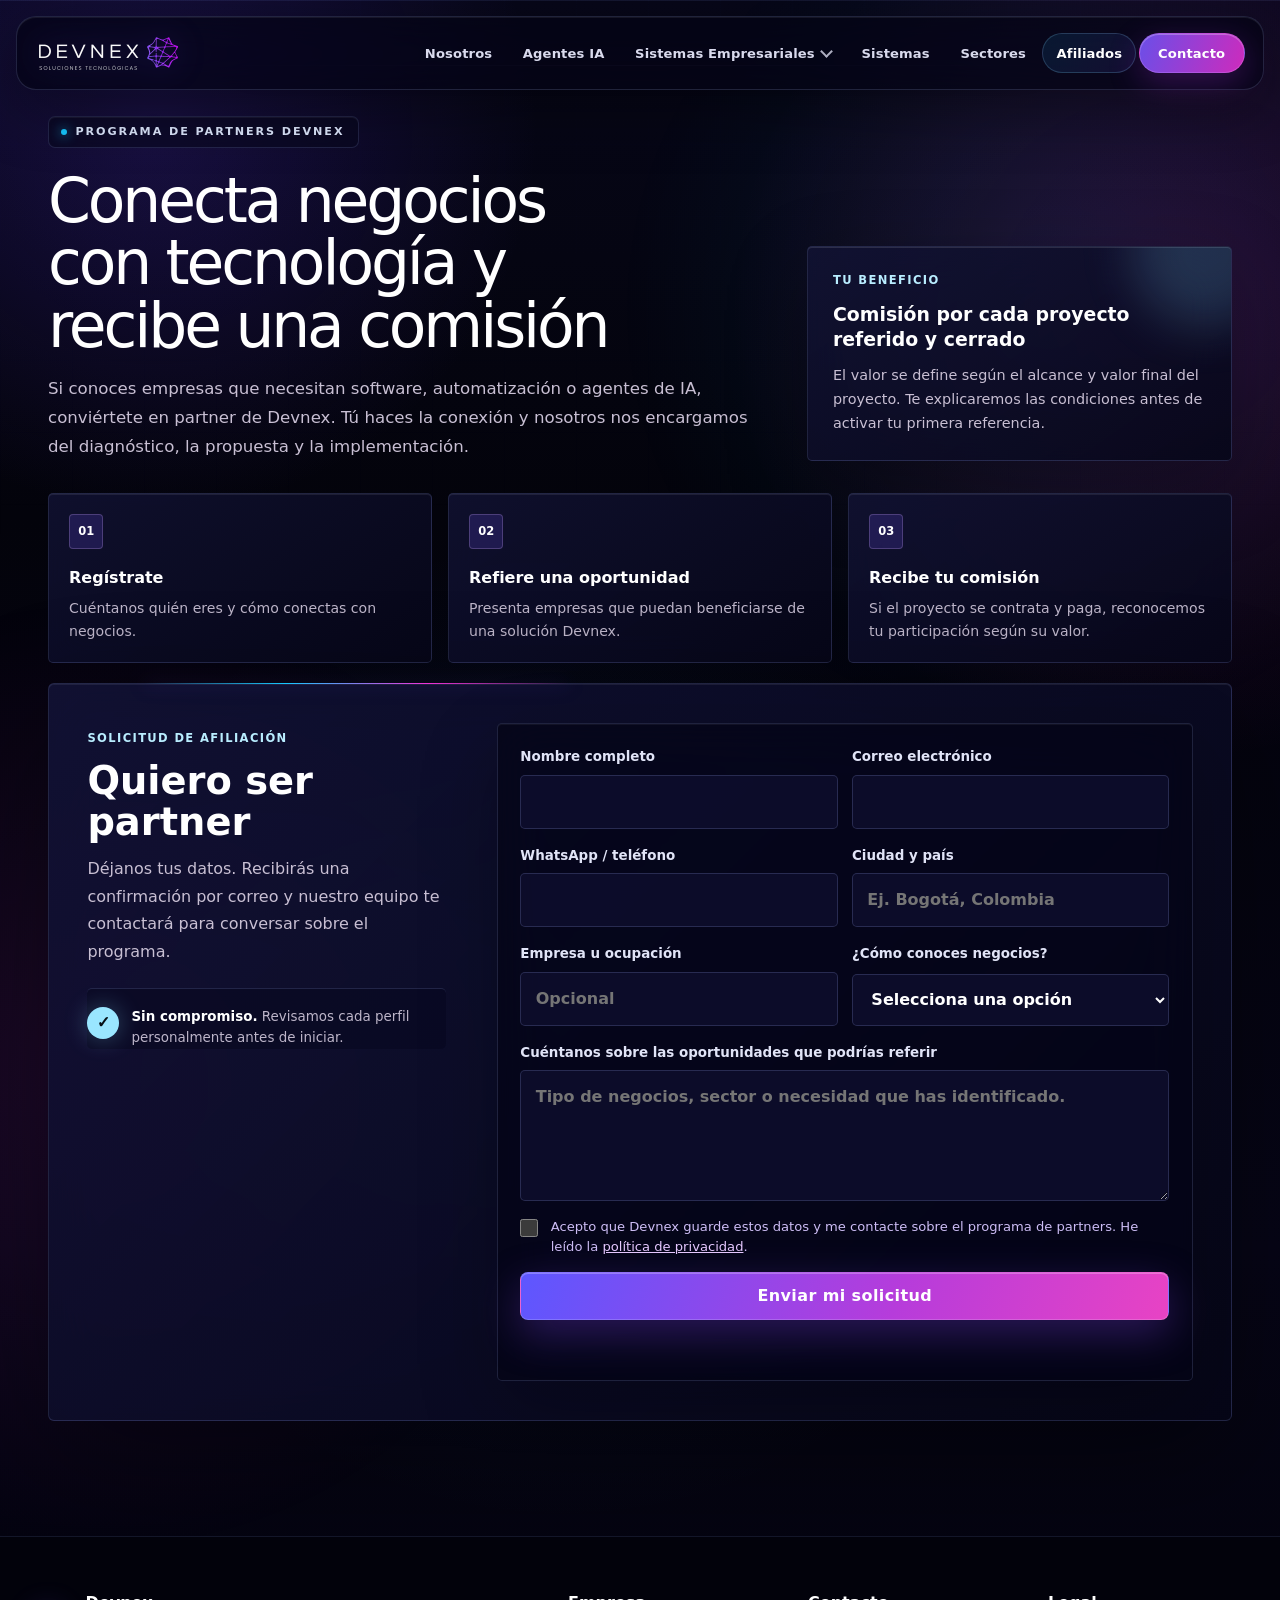
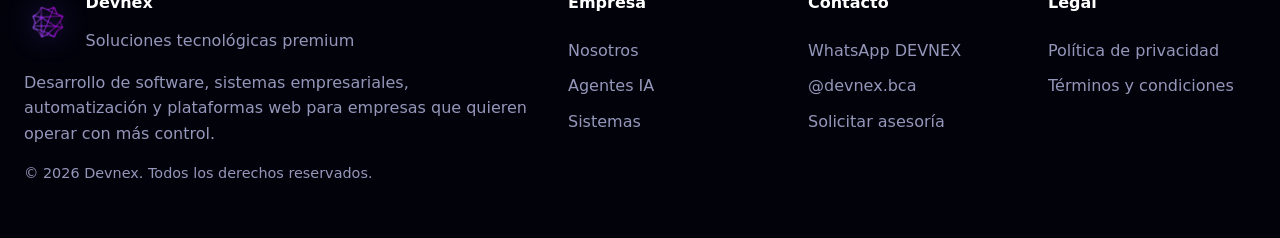
==== commit c01ed611: "Rediseña y optimiza el sitio" ====
--- a/partners.html
+++ b/partners.html
@@ -15,7 +15,7 @@
   <header class="navbar">
     <div class="nav-inner">
       <a class="brand" href="index.html#inicio" aria-label="Ir al inicio de Devnex">
-        <img src="images/logoo.png" alt="DEVNEX Soluciones Tecnológicas" class="logo logo-lockup" />
+        <img src="images/logoo.png" alt="DEVNEX Soluciones Tecnológicas" class="logo logo-lockup" width="580" height="192" decoding="async" fetchpriority="high" />
       </a>
 
       <nav class="nav-links" aria-label="Navegación principal">
@@ -138,7 +138,7 @@
     <div class="container footer-inner">
       <div class="footer-brand">
         <div class="footer-logo-row">
-          <img src="images/logo.png" alt="Devnex logo" class="footer-logo" loading="lazy" decoding="async" />
+          <img src="images/logo.png" alt="Devnex logo" class="footer-logo" width="165" height="195" loading="lazy" decoding="async" fetchpriority="low" />
           <div>
             <strong>Devnex</strong>
             <span>Soluciones tecnológicas premium</span>
--- a/styles.css
+++ b/styles.css
@@ -2576,3 +2576,1293 @@
     transition-duration: 0.01ms !important;
   }
 }
+
+/* === DEVNEX CINEMATIC INTERFACE — 2026 DESIGN PASS === */
+:root {
+  --space-0: #03030b;
+  --space-1: #07071a;
+  --space-2: #0b0a23;
+  --glass: rgba(11, 10, 32, 0.72);
+  --glass-solid: rgba(8, 7, 25, 0.94);
+  --hairline: rgba(164, 179, 255, 0.16);
+  --hairline-bright: rgba(138, 214, 255, 0.38);
+  --electric-blue: #16c7ff;
+  --electric-violet: #7657ff;
+  --electric-pink: #ef32d9;
+  --copy: #f8f8ff;
+  --copy-soft: #c8c9e5;
+  --copy-muted: #9497ba;
+  --section-space: clamp(5rem, 9vw, 8.5rem);
+  --content-width: 1240px;
+}
+
+html {
+  background: var(--space-0);
+}
+
+html,
+body {
+  max-width: 100%;
+  overflow-x: clip;
+}
+
+body {
+  position: relative;
+  color: var(--copy);
+  background:
+    radial-gradient(circle at 12% 7%, rgba(74, 42, 190, 0.26), transparent 24rem),
+    radial-gradient(circle at 92% 17%, rgba(214, 23, 189, 0.17), transparent 28rem),
+    radial-gradient(circle at 44% 56%, rgba(19, 122, 211, 0.08), transparent 31rem),
+    linear-gradient(180deg, #070719 0%, #03030b 28%, #060516 68%, #03030b 100%);
+  font-size: 16px;
+  line-height: 1.6;
+}
+
+body::before {
+  content: "";
+  position: fixed;
+  inset: 0;
+  z-index: 0;
+  opacity: 0.18;
+  background-image:
+    linear-gradient(rgba(122, 135, 214, 0.08) 1px, transparent 1px),
+    linear-gradient(90deg, rgba(122, 135, 214, 0.08) 1px, transparent 1px);
+  background-size: 72px 72px;
+  mask-image: linear-gradient(to bottom, #000, transparent 82%);
+  pointer-events: none;
+}
+
+::selection {
+  color: #fff;
+  background: rgba(239, 50, 217, 0.55);
+}
+
+img,
+svg,
+video,
+canvas {
+  max-width: 100%;
+}
+
+button,
+a,
+input,
+select,
+textarea {
+  -webkit-tap-highlight-color: transparent;
+}
+
+.container {
+  width: min(var(--content-width), calc(100% - 48px));
+}
+
+.navbar {
+  top: 16px;
+  width: min(calc(100% - 32px), 1380px);
+  border: 1px solid rgba(174, 189, 255, 0.16);
+  border-radius: 20px;
+  background: rgba(5, 5, 20, 0.74);
+  box-shadow: 0 18px 60px rgba(0, 0, 0, 0.38), inset 0 1px rgba(255, 255, 255, 0.07);
+  backdrop-filter: blur(26px) saturate(140%);
+}
+
+.nav-inner {
+  min-height: 72px;
+  max-width: 1360px;
+  padding: 0.6rem 1.15rem;
+}
+
+.logo-lockup {
+  width: 192px;
+  height: 48px;
+  filter: drop-shadow(0 0 16px rgba(118, 87, 255, 0.34));
+}
+
+.nav-links {
+  gap: 0.15rem;
+}
+
+.nav-links a,
+.nav-dropdown-toggle {
+  min-height: 40px;
+  padding-inline: 0.82rem;
+  color: #d9daed;
+  font-size: 0.82rem;
+  font-weight: 720;
+  letter-spacing: 0.01em;
+}
+
+.nav-links a:hover,
+.nav-dropdown-toggle:hover,
+.nav-links a[aria-current="page"] {
+  border-color: rgba(137, 214, 255, 0.2);
+  color: #fff;
+  background: linear-gradient(135deg, rgba(22, 199, 255, 0.1), rgba(118, 87, 255, 0.1));
+}
+
+.nav-links a.cta {
+  border-color: rgba(244, 157, 255, 0.24);
+  color: #fff;
+  background: linear-gradient(110deg, rgba(118, 87, 255, 0.9), rgba(239, 50, 217, 0.86));
+  box-shadow: 0 10px 32px rgba(161, 48, 217, 0.28), inset 0 1px rgba(255, 255, 255, 0.26);
+}
+
+.nav-dropdown-menu {
+  border-color: var(--hairline);
+  background: rgba(5, 5, 20, 0.96);
+  box-shadow: 0 30px 90px rgba(0, 0, 0, 0.55), 0 0 50px rgba(118, 87, 255, 0.12);
+}
+
+.hero {
+  position: relative;
+  isolation: isolate;
+  display: grid;
+  grid-template-columns: minmax(0, 0.88fr) minmax(480px, 1.12fr);
+  align-items: center;
+  gap: clamp(2rem, 5vw, 5.5rem);
+  width: min(100%, 1480px);
+  min-height: 100svh;
+  padding: 9.5rem clamp(1.5rem, 4vw, 4.5rem) 5rem;
+  overflow: hidden;
+}
+
+.hero::before {
+  inset: 7.6rem 1.5rem 1.5rem;
+  border-color: rgba(135, 159, 255, 0.1);
+  border-radius: 34px;
+  background:
+    radial-gradient(circle at 76% 42%, rgba(118, 87, 255, 0.18), transparent 30%),
+    linear-gradient(rgba(129, 144, 225, 0.038) 1px, transparent 1px),
+    linear-gradient(90deg, rgba(129, 144, 225, 0.038) 1px, transparent 1px);
+  background-size: auto, 64px 64px, 64px 64px;
+  mask-image: linear-gradient(to bottom, #000 62%, transparent 100%);
+}
+
+.hero::after {
+  right: -5%;
+  bottom: 19%;
+  width: 68%;
+  height: 2px;
+  background: linear-gradient(90deg, transparent, rgba(22, 199, 255, 0.9), rgba(239, 50, 217, 0.92), transparent);
+  box-shadow: 0 0 24px 4px rgba(118, 87, 255, 0.42), 0 0 86px 14px rgba(239, 50, 217, 0.16);
+  transform: rotate(-3deg);
+}
+
+.hero-left {
+  width: 100%;
+  max-width: 700px;
+  padding: 0;
+}
+
+.eyebrow,
+.section-kicker {
+  position: relative;
+  justify-content: flex-start;
+  margin-bottom: 1.35rem;
+  padding: 0.45rem 0.85rem 0.45rem 1.65rem;
+  border: 1px solid var(--hairline);
+  border-radius: 7px;
+  color: #dfe9ff;
+  background: rgba(9, 9, 31, 0.62);
+  box-shadow: inset 0 1px rgba(255, 255, 255, 0.06);
+  font-size: 0.7rem;
+  font-weight: 820;
+  letter-spacing: 0.17em;
+  line-height: 1.4;
+  text-align: left;
+  backdrop-filter: blur(16px);
+}
+
+.eyebrow::before,
+.section-kicker::before {
+  content: "";
+  position: absolute;
+  left: 0.72rem;
+  width: 6px;
+  height: 6px;
+  border-radius: 50%;
+  background: var(--electric-blue);
+  box-shadow: 0 0 12px var(--electric-blue);
+}
+
+.hero-left h1 {
+  margin-bottom: 1.45rem;
+  font-size: clamp(3.35rem, 5.5vw, 5.65rem);
+  font-weight: 320;
+  letter-spacing: -0.055em;
+  line-height: 0.94;
+  text-wrap: balance;
+}
+
+.hero-left h1::first-line {
+  color: #fff;
+}
+
+.hero-left .lead {
+  max-width: 580px;
+  margin-bottom: 2rem;
+  color: var(--copy-soft);
+  font-size: 1.05rem;
+  line-height: 1.75;
+}
+
+.hero-actions {
+  gap: 0.75rem;
+}
+
+.btn-primary,
+.btn-ghost,
+.btn-sm {
+  position: relative;
+  overflow: hidden;
+  min-height: 48px;
+  border-radius: 8px;
+  letter-spacing: 0.025em;
+}
+
+.btn-primary {
+  border: 1px solid rgba(255, 255, 255, 0.18);
+  background: linear-gradient(110deg, #5d57ff, #b63cdb 58%, #e843c4);
+  box-shadow: 0 14px 42px rgba(121, 63, 220, 0.34), inset 0 1px rgba(255, 255, 255, 0.26);
+}
+
+.btn-ghost {
+  border-color: rgba(139, 213, 255, 0.28);
+  color: #e8edff;
+  background: rgba(10, 11, 34, 0.72);
+  box-shadow: inset 0 1px rgba(255, 255, 255, 0.06);
+}
+
+.btn-primary:hover,
+.btn-sm:hover {
+  transform: translateY(-2px);
+  box-shadow: 0 18px 52px rgba(183, 52, 213, 0.4), 0 0 24px rgba(22, 199, 255, 0.1);
+}
+
+.hero-signals {
+  gap: 0.65rem 1.4rem;
+  margin-top: 2rem;
+  color: var(--copy-muted);
+  font-size: 0.75rem;
+  letter-spacing: 0.06em;
+  text-transform: uppercase;
+}
+
+.hero-signals span::before {
+  background: var(--electric-pink);
+  box-shadow: 0 0 12px var(--electric-pink);
+}
+
+.hero-right {
+  position: relative;
+  inset: auto;
+  width: 100%;
+  perspective: 1800px;
+}
+
+.hero-right::before,
+.hero-right::after {
+  content: "";
+  position: absolute;
+  pointer-events: none;
+}
+
+.hero-right::before {
+  inset: 9% -5% -8% 8%;
+  z-index: -1;
+  border: 1px solid rgba(22, 199, 255, 0.18);
+  background: linear-gradient(145deg, rgba(22, 199, 255, 0.05), transparent 50%, rgba(239, 50, 217, 0.07));
+  transform: skewY(-3deg);
+}
+
+.hero-right::after {
+  right: 12%;
+  bottom: -10%;
+  width: 58%;
+  height: 18%;
+  border-radius: 50%;
+  background: radial-gradient(ellipse, rgba(118, 87, 255, 0.56), rgba(239, 50, 217, 0.16) 44%, transparent 72%);
+  filter: blur(20px);
+  transform: perspective(360px) rotateX(68deg);
+}
+
+.card-hero {
+  width: 100%;
+  max-width: 760px;
+  border: 1px solid rgba(166, 184, 255, 0.22);
+  border-radius: 16px;
+  background: rgba(7, 8, 25, 0.78);
+  box-shadow: 0 50px 140px rgba(0, 0, 0, 0.56), 0 18px 72px rgba(89, 61, 218, 0.2), inset 0 1px rgba(255, 255, 255, 0.1);
+  transform: rotateY(-8deg) rotateX(1deg);
+  backdrop-filter: blur(24px) saturate(130%);
+}
+
+.hero-window-bar {
+  min-height: 52px;
+  border-bottom-color: rgba(144, 164, 255, 0.12);
+  background: linear-gradient(90deg, rgba(22, 199, 255, 0.035), rgba(239, 50, 217, 0.04));
+}
+
+.hero-card-badge {
+  color: var(--copy-soft);
+  font-size: 0.68rem;
+  letter-spacing: 0.15em;
+}
+
+.hero-live {
+  display: inline-flex;
+  align-items: center;
+  gap: 0.45rem;
+  color: #c8f4ff;
+  font-size: 0.68rem;
+  letter-spacing: 0.18em;
+}
+
+.hero-live::before {
+  content: "";
+  width: 6px;
+  height: 6px;
+  border-radius: 50%;
+  background: var(--electric-blue);
+  box-shadow: 0 0 12px var(--electric-blue);
+}
+
+.card-hero img {
+  aspect-ratio: 16 / 9;
+  object-fit: cover;
+  border-bottom-color: rgba(144, 164, 255, 0.12);
+}
+
+.card-body {
+  grid-template-columns: minmax(180px, 0.7fr) minmax(0, 1.3fr);
+  gap: 1.5rem;
+  padding: 1.25rem 1.35rem 1.4rem;
+}
+
+.card-body h3 {
+  font-size: 0.98rem;
+  line-height: 1.35;
+}
+
+.card-body p {
+  color: var(--copy-muted);
+  font-size: 0.82rem;
+}
+
+.about-section,
+.ai-section,
+.enterprise-section,
+.products-section,
+.sectors-section,
+.partners-section,
+.contact-section {
+  padding: var(--section-space) 1.5rem;
+}
+
+.about-section {
+  position: relative;
+  padding-block: clamp(5.5rem, 11vw, 10rem);
+  border-top: 1px solid rgba(130, 150, 255, 0.09);
+  background:
+    radial-gradient(circle at 50% 50%, rgba(118, 87, 255, 0.12), transparent 32rem),
+    linear-gradient(180deg, rgba(9, 9, 30, 0.4), transparent);
+}
+
+.about-section::before,
+.about-section::after {
+  content: "";
+  position: absolute;
+  left: 50%;
+  pointer-events: none;
+}
+
+.about-section::before {
+  top: 0;
+  width: 1px;
+  height: 4rem;
+  background: linear-gradient(var(--electric-pink), transparent);
+  box-shadow: 0 0 18px var(--electric-pink);
+}
+
+.about-section::after {
+  bottom: 2.5rem;
+  width: min(460px, 70vw);
+  height: 1px;
+  background: linear-gradient(90deg, transparent, rgba(22, 199, 255, 0.7), rgba(239, 50, 217, 0.7), transparent);
+  transform: translateX(-50%);
+  box-shadow: 0 0 20px rgba(118, 87, 255, 0.5);
+}
+
+.about-section h2,
+.section-heading h2,
+.contact-panel h2 {
+  color: #fff;
+  font-size: clamp(2.35rem, 5vw, 4.2rem);
+  font-weight: 350;
+  letter-spacing: -0.045em;
+  line-height: 1.02;
+}
+
+.about-section p,
+.section-heading p,
+.contact-panel p {
+  color: var(--copy-soft);
+  font-size: 1rem;
+  line-height: 1.8;
+}
+
+.section-heading {
+  margin-bottom: clamp(2.5rem, 5vw, 4rem);
+}
+
+.ai-section {
+  overflow: hidden;
+  border-top: 1px solid rgba(139, 162, 255, 0.1);
+  background:
+    linear-gradient(rgba(109, 126, 210, 0.035) 1px, transparent 1px),
+    linear-gradient(90deg, rgba(109, 126, 210, 0.035) 1px, transparent 1px),
+    radial-gradient(circle at 50% 35%, rgba(112, 59, 220, 0.14), transparent 38rem),
+    rgba(4, 4, 16, 0.64);
+  background-size: 72px 72px, 72px 72px, auto, auto;
+}
+
+.ai-grid {
+  position: relative;
+  gap: 1rem;
+}
+
+.ai-grid::before {
+  content: "";
+  position: absolute;
+  top: 2.35rem;
+  left: 8%;
+  right: 8%;
+  height: 1px;
+  background: linear-gradient(90deg, transparent, rgba(22, 199, 255, 0.65), rgba(239, 50, 217, 0.7), transparent);
+  box-shadow: 0 0 18px rgba(118, 87, 255, 0.52);
+}
+
+.ai-card {
+  position: relative;
+  min-height: 270px;
+  padding: 1.6rem;
+  overflow: hidden;
+  border: 1px solid var(--hairline);
+  border-radius: 4px;
+  background:
+    linear-gradient(145deg, rgba(18, 18, 54, 0.86), rgba(6, 6, 22, 0.9)) padding-box,
+    linear-gradient(135deg, rgba(22, 199, 255, 0.54), rgba(118, 87, 255, 0.16), rgba(239, 50, 217, 0.52)) border-box;
+  box-shadow: 0 28px 80px rgba(0, 0, 0, 0.28), inset 0 1px rgba(255, 255, 255, 0.07);
+  clip-path: polygon(0 0, calc(100% - 24px) 0, 100% 24px, 100% 100%, 24px 100%, 0 calc(100% - 24px));
+}
+
+.ai-card::after {
+  content: "";
+  position: absolute;
+  right: -3.5rem;
+  bottom: -3.5rem;
+  width: 8rem;
+  height: 8rem;
+  border: 1px solid rgba(22, 199, 255, 0.14);
+  transform: rotate(45deg);
+}
+
+.ai-card:nth-child(even)::after {
+  border-color: rgba(239, 50, 217, 0.18);
+}
+
+.ai-card:hover {
+  transform: translateY(-7px);
+  border-color: rgba(22, 199, 255, 0.42);
+  box-shadow: 0 32px 90px rgba(0, 0, 0, 0.34), 0 0 36px rgba(89, 85, 255, 0.14);
+}
+
+.ai-number {
+  position: relative;
+  z-index: 1;
+  width: 3rem;
+  height: 3rem;
+  margin-bottom: 2rem;
+  border: 1px solid rgba(22, 199, 255, 0.42);
+  border-radius: 50%;
+  color: #fff;
+  background: #090925;
+  box-shadow: 0 0 24px rgba(22, 199, 255, 0.25), inset 0 0 18px rgba(118, 87, 255, 0.2);
+  font-size: 0.78rem;
+}
+
+.ai-card:nth-child(even) .ai-number {
+  border-color: rgba(239, 50, 217, 0.48);
+  box-shadow: 0 0 24px rgba(239, 50, 217, 0.25), inset 0 0 18px rgba(118, 87, 255, 0.2);
+}
+
+.ai-card h3 {
+  margin-bottom: 0.75rem;
+  font-size: 1.08rem;
+}
+
+.ai-card p {
+  color: var(--copy-muted);
+  font-size: 0.9rem;
+}
+
+.ai-process {
+  margin-top: 1.5rem;
+  border: 1px solid var(--hairline);
+  border-radius: 4px;
+  background: rgba(111, 116, 190, 0.16);
+  box-shadow: 0 24px 80px rgba(0, 0, 0, 0.24);
+}
+
+.ai-process div {
+  position: relative;
+  min-height: 118px;
+  padding: 1.25rem 1.35rem;
+  background: rgba(7, 7, 25, 0.9);
+}
+
+.ai-process div::before {
+  content: "";
+  width: 7px;
+  height: 7px;
+  margin-bottom: 0.45rem;
+  border-radius: 50%;
+  background: var(--electric-blue);
+  box-shadow: 0 0 14px var(--electric-blue);
+}
+
+.ai-process div:nth-child(even)::before {
+  background: var(--electric-pink);
+  box-shadow: 0 0 14px var(--electric-pink);
+}
+
+.ai-process span {
+  color: var(--copy-muted);
+}
+
+.enterprise-section {
+  border-top: 1px solid rgba(139, 162, 255, 0.1);
+  background:
+    radial-gradient(circle at 12% 38%, rgba(22, 199, 255, 0.07), transparent 30rem),
+    radial-gradient(circle at 88% 72%, rgba(239, 50, 217, 0.09), transparent 32rem),
+    transparent;
+}
+
+.enterprise-grid {
+  display: grid;
+  grid-template-columns: 1fr;
+  gap: 2rem;
+}
+
+.enterprise-card {
+  display: grid;
+  grid-template-columns: minmax(0, 1.08fr) minmax(340px, 0.92fr);
+  grid-template-rows: minmax(390px, auto);
+  min-height: 440px;
+  overflow: hidden;
+  border: 1px solid var(--hairline);
+  border-radius: 6px;
+  background:
+    linear-gradient(135deg, rgba(13, 14, 42, 0.86), rgba(5, 5, 19, 0.94));
+  box-shadow: 0 34px 110px rgba(0, 0, 0, 0.32), inset 0 1px rgba(255, 255, 255, 0.07);
+}
+
+.enterprise-card:nth-child(even) .enterprise-media {
+  order: 2;
+}
+
+.enterprise-card:nth-child(even) .enterprise-copy {
+  order: 1;
+}
+
+.enterprise-card:hover {
+  transform: translateY(-4px);
+  border-color: rgba(120, 195, 255, 0.28);
+  box-shadow: 0 40px 120px rgba(0, 0, 0, 0.38), 0 0 54px rgba(118, 87, 255, 0.1);
+}
+
+.enterprise-media {
+  min-height: 390px;
+  border: 0;
+  border-right: 1px solid rgba(139, 162, 255, 0.11);
+  background:
+    linear-gradient(rgba(110, 126, 208, 0.035) 1px, transparent 1px),
+    linear-gradient(90deg, rgba(110, 126, 208, 0.035) 1px, transparent 1px),
+    radial-gradient(circle at 50% 62%, rgba(97, 57, 230, 0.2), transparent 44%),
+    rgba(7, 8, 27, 0.68);
+  background-size: 54px 54px, 54px 54px, auto, auto;
+}
+
+.enterprise-card:nth-child(even) .enterprise-media {
+  border-right: 0;
+  border-left: 1px solid rgba(139, 162, 255, 0.11);
+}
+
+.enterprise-media::before {
+  left: 14%;
+  right: 14%;
+  bottom: 12%;
+  height: 20%;
+  background: radial-gradient(ellipse, rgba(22, 199, 255, 0.38), rgba(118, 87, 255, 0.25) 44%, transparent 72%);
+}
+
+.enterprise-card:nth-child(even) .enterprise-media::before {
+  background: radial-gradient(ellipse, rgba(239, 50, 217, 0.42), rgba(118, 87, 255, 0.24) 44%, transparent 72%);
+}
+
+.enterprise-media img {
+  width: min(80%, 430px);
+  height: min(82%, 350px);
+  object-fit: contain;
+}
+
+.enterprise-copy {
+  display: flex;
+  flex-direction: column;
+  justify-content: center;
+  padding: clamp(2rem, 5vw, 4.5rem);
+  border: 0;
+  background: linear-gradient(145deg, rgba(15, 15, 47, 0.62), rgba(7, 7, 24, 0.88));
+}
+
+.enterprise-number {
+  display: inline-grid;
+  width: 3rem;
+  height: 3rem;
+  margin-bottom: 1.4rem;
+  border: 1px solid rgba(22, 199, 255, 0.32);
+  border-radius: 4px;
+  color: #c8f5ff;
+  background: rgba(22, 199, 255, 0.07);
+  box-shadow: inset 0 0 20px rgba(22, 199, 255, 0.08);
+}
+
+.enterprise-card:nth-child(even) .enterprise-number {
+  border-color: rgba(239, 50, 217, 0.36);
+  color: #ffd1f8;
+  background: rgba(239, 50, 217, 0.07);
+}
+
+.enterprise-card h3 {
+  margin-bottom: 0.85rem;
+  font-size: clamp(1.45rem, 2.8vw, 2.2rem);
+  font-weight: 420;
+  letter-spacing: -0.03em;
+  line-height: 1.1;
+}
+
+.enterprise-card p {
+  color: var(--copy-soft);
+  font-size: 0.96rem;
+  line-height: 1.75;
+}
+
+.products-section {
+  border-top: 1px solid rgba(139, 162, 255, 0.1);
+  background:
+    radial-gradient(circle at 50% 0%, rgba(118, 87, 255, 0.12), transparent 36rem),
+    rgba(5, 5, 18, 0.7);
+}
+
+.product-grid {
+  padding: 1rem 0.15rem 1.4rem;
+}
+
+.product-card {
+  border: 1px solid var(--hairline);
+  border-radius: 6px;
+  background: linear-gradient(160deg, rgba(16, 16, 49, 0.92), rgba(6, 6, 23, 0.96));
+  box-shadow: 0 26px 75px rgba(0, 0, 0, 0.32), inset 0 1px rgba(255, 255, 255, 0.06);
+}
+
+.product-card:hover {
+  border-color: rgba(22, 199, 255, 0.32);
+  box-shadow: 0 34px 96px rgba(0, 0, 0, 0.4), 0 0 42px rgba(118, 87, 255, 0.12);
+}
+
+.product-card img {
+  height: 230px;
+  border-bottom: 1px solid rgba(139, 162, 255, 0.12);
+  background: #08081f;
+}
+
+.p-body {
+  padding: 1.25rem;
+}
+
+.p-body h3 {
+  font-size: 1.12rem;
+  font-weight: 650;
+}
+
+.p-body p {
+  color: var(--copy-muted);
+  line-height: 1.68;
+}
+
+.btn-sm {
+  border-color: rgba(255, 255, 255, 0.12);
+  background: linear-gradient(110deg, #5f56eb, #b737cf);
+}
+
+.btn-sm.ghost {
+  border-color: rgba(22, 199, 255, 0.24);
+  color: #daf7ff;
+  background: rgba(22, 199, 255, 0.055);
+}
+
+.slider-arrow {
+  border-color: var(--hairline);
+  border-radius: 6px;
+  background: rgba(12, 12, 38, 0.82);
+}
+
+.slider-dot.is-active {
+  background: linear-gradient(90deg, var(--electric-blue), var(--electric-pink));
+}
+
+.sectors-section {
+  border-top: 1px solid rgba(139, 162, 255, 0.1);
+  background: transparent;
+}
+
+.sector-pills {
+  gap: 0.7rem;
+}
+
+.sector-pills span {
+  border-color: var(--hairline);
+  border-radius: 5px;
+  color: #dfe4f8;
+  background: rgba(10, 10, 34, 0.66);
+  box-shadow: inset 0 1px rgba(255, 255, 255, 0.05);
+  font-size: 0.85rem;
+  letter-spacing: 0.025em;
+}
+
+.contact-section {
+  border-top: 1px solid rgba(139, 162, 255, 0.1);
+  background:
+    radial-gradient(circle at 80% 52%, rgba(239, 50, 217, 0.1), transparent 30rem),
+    radial-gradient(circle at 15% 40%, rgba(22, 199, 255, 0.08), transparent 28rem);
+}
+
+.contact-panel,
+.partner-panel {
+  position: relative;
+  border: 1px solid var(--hairline);
+  border-radius: 6px;
+  background:
+    linear-gradient(135deg, rgba(18, 19, 55, 0.86), rgba(6, 6, 23, 0.94));
+  box-shadow: 0 40px 120px rgba(0, 0, 0, 0.34), inset 0 1px rgba(255, 255, 255, 0.07);
+}
+
+.contact-panel::before,
+.partner-panel::before {
+  content: "";
+  position: absolute;
+  top: -1px;
+  left: 8%;
+  width: 36%;
+  height: 1px;
+  background: linear-gradient(90deg, transparent, var(--electric-blue), var(--electric-pink), transparent);
+  box-shadow: 0 0 18px rgba(118, 87, 255, 0.6);
+}
+
+.contact-copy,
+.partner-form-copy {
+  top: 124px;
+}
+
+.contact-points div,
+.partner-trust-note {
+  border-color: var(--hairline);
+  border-radius: 5px;
+  background: rgba(10, 10, 34, 0.68);
+}
+
+.lead-form {
+  border-color: var(--hairline);
+  border-radius: 5px;
+  background: rgba(5, 5, 22, 0.76);
+  box-shadow: inset 0 1px rgba(255, 255, 255, 0.05), 0 28px 80px rgba(0, 0, 0, 0.24);
+}
+
+.lead-form label {
+  color: #e1e4f7;
+  font-size: 0.84rem;
+  font-weight: 670;
+}
+
+.lead-form input,
+.lead-form select,
+.lead-form textarea {
+  border-color: rgba(149, 164, 233, 0.2);
+  border-radius: 5px;
+  color: #fff;
+  background: rgba(16, 17, 48, 0.76);
+  font-size: 1rem;
+}
+
+.lead-form input:focus,
+.lead-form select:focus,
+.lead-form textarea:focus {
+  border-color: rgba(22, 199, 255, 0.66);
+  background: rgba(18, 20, 57, 0.96);
+  box-shadow: 0 0 0 3px rgba(22, 199, 255, 0.1), 0 0 24px rgba(118, 87, 255, 0.12);
+}
+
+.partners-section {
+  border-top-color: rgba(139, 162, 255, 0.1);
+  background:
+    radial-gradient(circle at 82% 20%, rgba(22, 199, 255, 0.09), transparent 27rem),
+    radial-gradient(circle at 8% 70%, rgba(239, 50, 217, 0.1), transparent 30rem),
+    transparent;
+}
+
+.partners-copy h1 {
+  font-weight: 350;
+  letter-spacing: -0.05em;
+}
+
+.partner-commission-card,
+.partner-steps article {
+  border-color: var(--hairline);
+  border-radius: 5px;
+  background: linear-gradient(145deg, rgba(18, 19, 53, 0.82), rgba(7, 7, 25, 0.9));
+}
+
+.partner-steps article > span {
+  border-radius: 4px;
+  background: rgba(118, 87, 255, 0.18);
+}
+
+.legal-hero {
+  padding-top: 10rem;
+  border-bottom-color: rgba(139, 162, 255, 0.1);
+  background:
+    radial-gradient(circle at 18% 30%, rgba(118, 87, 255, 0.17), transparent 30rem),
+    rgba(6, 6, 22, 0.68);
+}
+
+.legal-hero h1 {
+  font-weight: 350;
+  letter-spacing: -0.05em;
+}
+
+.legal-content section {
+  border-color: var(--hairline);
+  border-radius: 5px;
+  background: rgba(10, 10, 34, 0.72);
+}
+
+.footer {
+  border-top-color: rgba(139, 162, 255, 0.12);
+  background: rgba(3, 3, 12, 0.9);
+}
+
+.footer-logo {
+  filter: drop-shadow(0 0 14px rgba(118, 87, 255, 0.45));
+}
+
+.footer-brand span,
+.footer-brand p,
+.footer .muted,
+.footer-col a {
+  color: var(--copy-muted);
+}
+
+.modal {
+  background: rgba(2, 2, 10, 0.84);
+}
+
+.modal-content,
+.lead-success-content {
+  border-color: rgba(151, 171, 255, 0.22);
+  border-radius: 7px;
+  background: linear-gradient(145deg, rgba(17, 17, 50, 0.98), rgba(5, 5, 20, 0.99));
+  box-shadow: 0 44px 140px rgba(0, 0, 0, 0.62), 0 0 54px rgba(118, 87, 255, 0.15);
+}
+
+.modal-img {
+  border-radius: 4px;
+  background: #08081f;
+}
+
+.modal-close,
+.lead-success-details,
+.modal-features li {
+  border-color: var(--hairline);
+  border-radius: 5px;
+  background: rgba(15, 16, 46, 0.78);
+}
+
+@media (max-width: 1180px) {
+  .hero {
+    grid-template-columns: minmax(0, 0.94fr) minmax(430px, 1.06fr);
+    gap: 2rem;
+  }
+
+  .hero-left h1 {
+    font-size: clamp(3.15rem, 5.5vw, 4.5rem);
+  }
+
+  .nav-links a,
+  .nav-dropdown-toggle {
+    padding-inline: 0.65rem;
+    font-size: 0.78rem;
+  }
+}
+
+@media (max-width: 1060px) {
+  .navbar {
+    top: 10px;
+    width: calc(100% - 20px);
+  }
+
+  .nav-links {
+    width: min(90vw, 410px);
+    height: 100dvh;
+    border-left: 1px solid var(--hairline);
+    background: rgba(5, 5, 20, 0.97);
+  }
+
+  .nav-links a,
+  .nav-dropdown-toggle {
+    font-size: 0.96rem;
+  }
+
+  .hero {
+    display: flex;
+    min-height: auto;
+    padding: 9rem 2rem 7rem;
+  }
+
+  .hero-left {
+    max-width: 800px;
+  }
+
+  .hero-left h1 {
+    font-size: clamp(3.4rem, 8vw, 5.3rem);
+  }
+
+  .hero-right {
+    width: min(100%, 800px);
+  }
+
+  .card-hero {
+    transform: none;
+  }
+
+  .enterprise-card {
+    grid-template-columns: 1fr 1fr;
+  }
+}
+
+@media (max-width: 820px) {
+  .container {
+    width: min(100% - 32px, var(--content-width));
+  }
+
+  .about-section,
+  .ai-section,
+  .enterprise-section,
+  .products-section,
+  .sectors-section,
+  .partners-section,
+  .contact-section {
+    padding-inline: 1rem;
+  }
+
+  .ai-grid {
+    grid-template-columns: repeat(2, minmax(0, 1fr));
+  }
+
+  .ai-grid::before {
+    display: none;
+  }
+
+  .enterprise-card,
+  .enterprise-card:nth-child(even) {
+    grid-template-columns: 1fr;
+    grid-template-rows: 320px auto;
+  }
+
+  .enterprise-card:nth-child(even) .enterprise-media,
+  .enterprise-card:nth-child(even) .enterprise-copy {
+    order: initial;
+  }
+
+  .enterprise-media,
+  .enterprise-card:nth-child(even) .enterprise-media {
+    min-height: 320px;
+    border: 0;
+    border-bottom: 1px solid rgba(139, 162, 255, 0.11);
+  }
+
+  .enterprise-copy {
+    padding: 2rem;
+  }
+}
+
+@media (max-width: 720px) {
+  :root {
+    --section-space: 4.75rem;
+  }
+
+  html,
+  body {
+    overflow-x: hidden;
+  }
+
+  body::before {
+    background-size: 48px 48px;
+  }
+
+  .navbar {
+    top: 8px;
+    width: calc(100% - 16px);
+    border-radius: 14px;
+  }
+
+  .nav-inner {
+    min-height: 62px;
+    padding: 0.45rem 0.7rem;
+  }
+
+  .logo-lockup {
+    width: 155px;
+    height: 42px;
+  }
+
+  .nav-toggle {
+    width: 28px;
+    height: 21px;
+    margin-right: 0.15rem;
+  }
+
+  .hero {
+    gap: 2rem;
+    padding: 7.4rem 1rem 3.5rem;
+    text-align: left;
+  }
+
+  .hero::before {
+    inset: 6.7rem 0.5rem 0.5rem;
+    border-radius: 20px;
+    background-size: auto, 48px 48px, 48px 48px;
+  }
+
+  .hero::after {
+    right: -12%;
+    bottom: 8%;
+    width: 106%;
+  }
+
+  .eyebrow,
+  .section-kicker {
+    width: fit-content;
+    max-width: 100%;
+    margin-left: 0;
+    margin-right: 0;
+    font-size: 0.64rem;
+    letter-spacing: 0.12em;
+  }
+
+  .section-heading.centered .section-kicker,
+  .about-section .section-kicker {
+    margin-left: auto;
+    margin-right: auto;
+  }
+
+  .hero-left h1 {
+    font-size: clamp(2.65rem, 13vw, 4rem);
+    line-height: 0.98;
+  }
+
+  .hero-left .lead {
+    font-size: 1rem;
+  }
+
+  .hero-actions {
+    display: grid;
+    grid-template-columns: 1fr;
+  }
+
+  .hero-actions .btn-primary,
+  .hero-actions .btn-ghost {
+    min-height: 50px;
+    padding-inline: 1rem;
+    font-size: 0.9rem;
+  }
+
+  .hero-signals {
+    display: flex;
+    gap: 0.5rem 1rem;
+    margin-top: 1.5rem;
+    font-size: 0.65rem;
+  }
+
+  .hero-right {
+    width: 100%;
+  }
+
+  .hero-right::before {
+    inset: 7% -2% -6% 5%;
+  }
+
+  .card-hero {
+    max-width: 100%;
+    border-radius: 10px;
+  }
+
+  .hero-window-bar {
+    min-height: 45px;
+    padding: 0.6rem 0.75rem;
+  }
+
+  .hero-card-badge {
+    max-width: 72%;
+    overflow: hidden;
+    text-overflow: ellipsis;
+    white-space: nowrap;
+  }
+
+  .card-body {
+    display: grid;
+    grid-template-columns: 1fr;
+    gap: 0.45rem;
+    padding: 1rem;
+  }
+
+  .card-body h3 {
+    font-size: 0.95rem;
+  }
+
+  .card-body p {
+    display: -webkit-box;
+    overflow: hidden;
+    -webkit-line-clamp: 2;
+    -webkit-box-orient: vertical;
+  }
+
+  .about-section h2,
+  .section-heading h2,
+  .contact-panel h2 {
+    font-size: clamp(2.15rem, 10vw, 3rem);
+  }
+
+  .ai-grid,
+  .ai-process {
+    grid-template-columns: 1fr;
+  }
+
+  .ai-card {
+    min-height: 0;
+  }
+
+  .ai-number {
+    margin-bottom: 1.4rem;
+  }
+
+  .ai-process {
+    gap: 1px;
+  }
+
+  .ai-process div {
+    min-height: 0;
+  }
+
+  .enterprise-card,
+  .enterprise-card:nth-child(even) {
+    grid-template-rows: 250px auto;
+    min-height: 0;
+  }
+
+  .enterprise-media,
+  .enterprise-card:nth-child(even) .enterprise-media {
+    min-height: 250px;
+  }
+
+  .enterprise-media img {
+    width: min(86%, 320px);
+    height: min(84%, 225px);
+  }
+
+  .enterprise-copy {
+    padding: 1.4rem;
+  }
+
+  .product-grid {
+    gap: 0.85rem;
+  }
+
+  .product-card {
+    flex-basis: calc(100vw - 48px);
+  }
+
+  .product-card img {
+    height: 210px;
+  }
+
+  .contact-panel,
+  .partner-panel {
+    padding: 1rem;
+  }
+
+  .lead-form {
+    padding: 1rem;
+  }
+
+  .lead-form input,
+  .lead-form select,
+  .lead-form textarea {
+    font-size: 16px;
+  }
+
+  .modal {
+    padding: 0.75rem;
+  }
+
+  .modal-content {
+    width: 100%;
+    max-height: calc(100dvh - 1.5rem);
+    border-radius: 6px;
+  }
+
+  .modal-img {
+    min-height: 190px;
+    max-height: 245px;
+  }
+}
+
+@media (max-width: 390px) {
+  .container {
+    width: min(100% - 24px, var(--content-width));
+  }
+
+  .logo-lockup {
+    width: 142px;
+  }
+
+  .hero {
+    padding-inline: 0.75rem;
+  }
+
+  .hero-left h1 {
+    font-size: 2.45rem;
+  }
+
+  .hero-signals {
+    display: grid;
+    grid-template-columns: 1fr;
+  }
+
+  .product-card {
+    flex-basis: calc(100vw - 36px);
+  }
+
+  .slider-controls {
+    gap: 0.55rem;
+  }
+}
